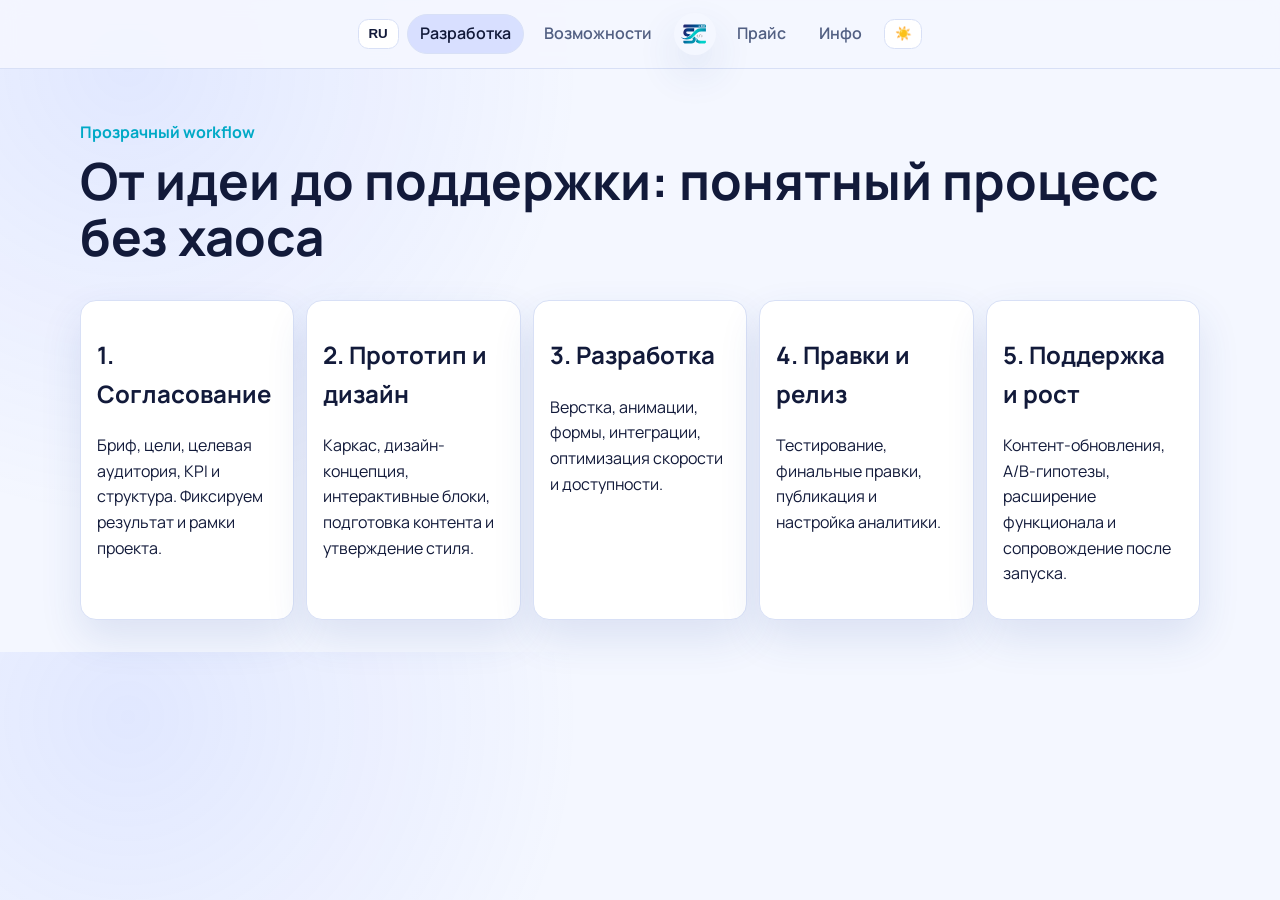
==== development.html @ f27a4657 "Refine topbar centering and expand trust/SEO content blocks" ====
<!DOCTYPE html>
<html lang="ru">
<head>
  <meta charset="UTF-8" />
  <meta name="viewport" content="width=device-width, initial-scale=1.0" />
  <title>Sergey Chauzov — Процесс разработки</title>
  <meta name="description" content="Пошаговый процесс: бриф, концепция, разработка, правки, запуск и сопровождение." />
  <link rel="stylesheet" href="styles.css" />
  <script defer src="script.js"></script>
</head>
<body>
  <header class="header">
    <div class="container topbar">
      <button id="langToggle" class="control-btn" aria-label="Переключить язык">RU</button>
      <nav class="nav"><a class="nav-link active" href="development.html">Разработка</a><a class="nav-link" href="services.html">Возможности</a></nav>
      <a class="center-logo" href="index.html" aria-label="На главную"><img src="smalllogo.svg" class="small-logo" alt="Логотип" /></a>
      <nav class="nav"><a class="nav-link" href="pricing.html">Прайс</a><a class="nav-link" href="info.html">Инфо</a></nav>
      <button id="themeToggle" class="control-btn" aria-label="Сменить тему">☀️</button>
    </div>
  </header>

  <main>
    <section class="container hero reveal">
      <p class="badge">Прозрачный workflow</p>
      <h1>От идеи до поддержки: понятный процесс без хаоса</h1>
    </section>

    <section class="container roadmap reveal">
      <article class="card"><h2>1. Согласование</h2><p>Бриф, цели, целевая аудитория, KPI и структура. Фиксируем результат и рамки проекта.</p></article>
      <article class="card"><h2>2. Прототип и дизайн</h2><p>Каркас, дизайн-концепция, интерактивные блоки, подготовка контента и утверждение стиля.</p></article>
      <article class="card"><h2>3. Разработка</h2><p>Верстка, анимации, формы, интеграции, оптимизация скорости и доступности.</p></article>
      <article class="card"><h2>4. Правки и релиз</h2><p>Тестирование, финальные правки, публикация и настройка аналитики.</p></article>
      <article class="card"><h2>5. Поддержка и рост</h2><p>Контент-обновления, A/B-гипотезы, расширение функционала и сопровождение после запуска.</p></article>
    </section>
  </main>
</body>
</html>
---- styles.css ----
@import url('https://fonts.googleapis.com/css2?family=Manrope:wght@400;500;700;800&display=swap');

:root {
  --bg: #f4f7ff;
  --surface: #ffffff;
  --text: #121a3a;
  --muted: #526083;
  --accent: #3f5efb;
  --accent-2: #00a9c6;
  --border: #d8e0f6;
  --shadow: 0 18px 42px rgba(40, 70, 160, .12);
}

body.dark {
  --bg: #090f22;
  --surface: #111b37;
  --text: #eef3ff;
  --muted: #a6b5d9;
  --accent: #5f7dff;
  --accent-2: #00d1c9;
  --border: #263457;
  --shadow: 0 18px 42px rgba(0, 0, 0, .42);
}

* { box-sizing: border-box; }
body {
  margin: 0;
  font-family: Manrope, sans-serif;
  color: var(--text);
  background: radial-gradient(circle at 10% 10%, rgba(88, 120, 255, .12), transparent 35%), var(--bg);
  line-height: 1.6;
}

.container { width: min(1120px, 92%); margin: 0 auto; }

.header { position: sticky; top: 0; z-index: 20; backdrop-filter: blur(10px); background: color-mix(in oklab, var(--bg), transparent 10%); border-bottom: 1px solid var(--border); }
.topbar {
  display: grid;
  grid-template-columns: auto auto auto auto auto;
  justify-content: center;
  gap: .55rem;
  align-items: center;
  padding: .8rem 0;
}
.nav { display: flex; gap: .4rem; flex-wrap: wrap; }

.roadmap {
  display: grid;
  grid-template-columns: repeat(5, minmax(0, 1fr));
  gap: .75rem;
  padding-bottom: 2rem;
}

.legal {
  margin-top: .6rem;
  font-size: .95rem;
  color: var(--muted);
}

.nav-link {
  text-decoration: none;
  color: var(--muted);
  border: 1px solid transparent;
  border-radius: 999px;
  padding: .4rem .75rem;
  font-weight: 600;
}
.nav-link:hover, .nav-link.active { color: var(--text); border-color: var(--border); background: color-mix(in oklab, var(--accent), transparent 85%); }

.center-logo { display: grid; place-items: center; }
.small-logo { width: 42px; height: 42px; border-radius: 50%; box-shadow: var(--shadow); }
.control-btn {
  border: 1px solid var(--border);
  border-radius: .65rem;
  background: var(--surface);
  color: var(--text);
  font-weight: 700;
  padding: .42rem .62rem;
  cursor: pointer;
}

.hero { padding: 3.2rem 0 1.4rem; }
.badge { color: var(--accent-2); font-weight: 700; margin: 0; }
h1 { font-size: clamp(1.9rem, 4vw, 3.4rem); margin: .4rem 0 .8rem; line-height: 1.1; }

.grid { display: grid; gap: 1rem; padding: 1rem 0 2rem; }
.grid.two { grid-template-columns: repeat(2, minmax(0, 1fr)); }
.grid.three { grid-template-columns: repeat(3, minmax(0, 1fr)); }

.card {
  background: var(--surface);
  border: 1px solid var(--border);
  border-radius: 1rem;
  padding: 1rem;
  box-shadow: var(--shadow);
}

.btn { text-decoration: none; border: 1px solid var(--border); border-radius: .75rem; padding: .58rem .9rem; color: var(--text); font-weight: 700; }
.btn-primary { border-color: transparent; color: #fff; background: linear-gradient(120deg, var(--accent), var(--accent-2)); }
.cta-row { display: flex; flex-wrap: wrap; gap: .6rem; margin-top: 1rem; }

.pricing-card.featured { outline: 2px solid color-mix(in oklab, var(--accent), transparent 45%); }
.price { font-size: 1.2rem; }
.showcase-link { display: flex; justify-content: space-between; text-decoration: none; border: 1px solid var(--border); border-radius: .8rem; padding: .6rem .75rem; color: var(--text); }

.type-cards { display: grid; grid-template-columns: repeat(2, minmax(0, 1fr)); gap: .5rem; }
.type-card { border: 1px solid var(--border); border-radius: .7rem; padding: .55rem; background: color-mix(in oklab, var(--surface), var(--accent) 2%); cursor: pointer; }
.type-card.active { border-color: var(--accent); }
.type-card input { display: none; }
.addon-item { display: block; margin: .6rem 0; }
.range-label { display: flex; justify-content: space-between; }
.complexity-bar { height: .5rem; border-radius: 999px; background: color-mix(in oklab, var(--muted), transparent 70%); }
.complexity-bar span { display: block; height: 100%; width: 20%; border-radius: inherit; background: linear-gradient(90deg, var(--accent), var(--accent-2)); }

.reveal { opacity: 0; transform: translateY(14px); transition: .6s; }
.reveal.in-view { opacity: 1; transform: translateY(0); }

@media (max-width: 980px) {
  .topbar { grid-template-columns: 1fr auto 1fr; gap: .8rem; }
  .topbar .nav { grid-column: 1 / -1; justify-content: center; }
  .grid.two, .grid.three, .type-cards, .roadmap { grid-template-columns: 1fr; }
}
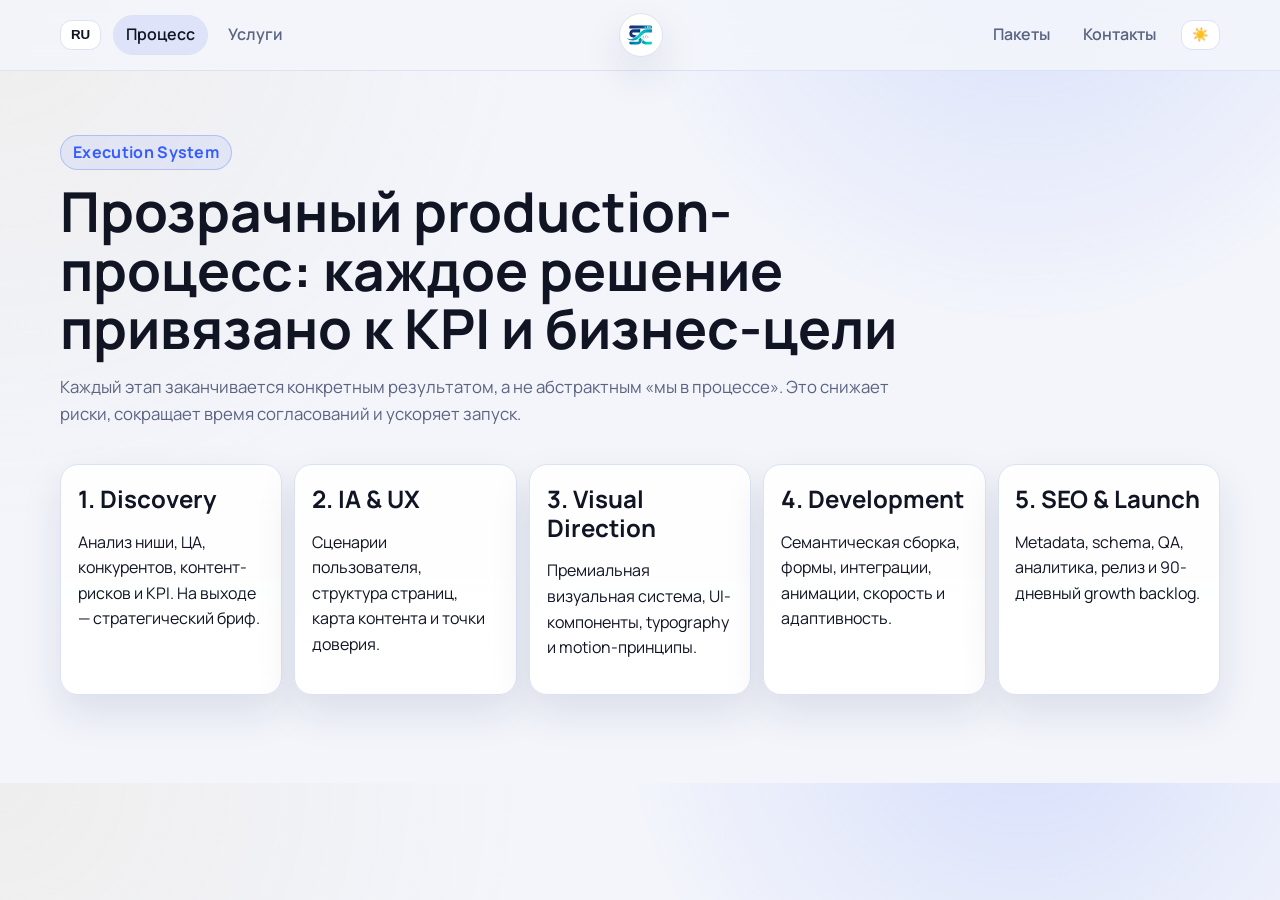
==== commit f6679023: "Enhance bilingual differentiation, theme contrast, and add logo.svg branding" ====
--- a/development.html
+++ b/development.html
@@ -3,8 +3,11 @@
 <head>
   <meta charset="UTF-8" />
   <meta name="viewport" content="width=device-width, initial-scale=1.0" />
-  <title>Sergey Chauzov — Процесс разработки</title>
-  <meta name="description" content="Пошаговый процесс: бриф, концепция, разработка, правки, запуск и сопровождение." />
+  <title>Sergey Chauzov — 6-Phase Development Process</title>
+  <meta name="description" content="Прозрачный 6-фазный процесс: от discovery до launch и growth с KPI-контролем и понятными deliverables." />
+  <link rel="canonical" href="https://sergey-chauzov.dev/development.html" />
+  <link rel="alternate" hreflang="ru" href="https://sergey-chauzov.dev/development.html" />
+  <link rel="alternate" hreflang="en" href="https://sergey-chauzov.dev/development.html?lang=en" />
   <link rel="stylesheet" href="styles.css" />
   <script defer src="script.js"></script>
 </head>
@@ -12,25 +15,26 @@
   <header class="header">
     <div class="container topbar">
       <button id="langToggle" class="control-btn" aria-label="Переключить язык">RU</button>
-      <nav class="nav"><a class="nav-link active" href="development.html">Разработка</a><a class="nav-link" href="services.html">Возможности</a></nav>
+      <nav class="nav"><a class="nav-link active" href="development.html">Процесс</a><a class="nav-link" href="services.html">Услуги</a></nav>
       <a class="center-logo" href="index.html" aria-label="На главную"><img src="smalllogo.svg" class="small-logo" alt="Логотип" /></a>
-      <nav class="nav"><a class="nav-link" href="pricing.html">Прайс</a><a class="nav-link" href="info.html">Инфо</a></nav>
+      <nav class="nav"><a class="nav-link" href="pricing.html">Пакеты</a><a class="nav-link" href="info.html">Контакты</a></nav>
       <button id="themeToggle" class="control-btn" aria-label="Сменить тему">☀️</button>
     </div>
   </header>
 
   <main>
     <section class="container hero reveal">
-      <p class="badge">Прозрачный workflow</p>
-      <h1>От идеи до поддержки: понятный процесс без хаоса</h1>
+      <p class="badge">Execution System</p>
+      <h1 id="devTitle">Прозрачный production-процесс: каждое решение привязано к KPI и бизнес-цели</h1>
+      <p class="lead">Каждый этап заканчивается конкретным результатом, а не абстрактным «мы в процессе». Это снижает риски, сокращает время согласований и ускоряет запуск.</p>
     </section>
 
     <section class="container roadmap reveal">
-      <article class="card"><h2>1. Согласование</h2><p>Бриф, цели, целевая аудитория, KPI и структура. Фиксируем результат и рамки проекта.</p></article>
-      <article class="card"><h2>2. Прототип и дизайн</h2><p>Каркас, дизайн-концепция, интерактивные блоки, подготовка контента и утверждение стиля.</p></article>
-      <article class="card"><h2>3. Разработка</h2><p>Верстка, анимации, формы, интеграции, оптимизация скорости и доступности.</p></article>
-      <article class="card"><h2>4. Правки и релиз</h2><p>Тестирование, финальные правки, публикация и настройка аналитики.</p></article>
-      <article class="card"><h2>5. Поддержка и рост</h2><p>Контент-обновления, A/B-гипотезы, расширение функционала и сопровождение после запуска.</p></article>
+      <article class="card"><h2>1. Discovery</h2><p>Анализ ниши, ЦА, конкурентов, контент-рисков и KPI. На выходе — стратегический бриф.</p></article>
+      <article class="card"><h2>2. IA & UX</h2><p>Сценарии пользователя, структура страниц, карта контента и точки доверия.</p></article>
+      <article class="card"><h2>3. Visual Direction</h2><p>Премиальная визуальная система, UI-компоненты, typography и motion-принципы.</p></article>
+      <article class="card"><h2>4. Development</h2><p>Семантическая сборка, формы, интеграции, анимации, скорость и адаптивность.</p></article>
+      <article class="card"><h2>5. SEO & Launch</h2><p>Metadata, schema, QA, аналитика, релиз и 90-дневный growth backlog.</p></article>
     </section>
   </main>
 </body>
--- a/styles.css
+++ b/styles.css
@@ -1,77 +1,104 @@
-@import url('https://fonts.googleapis.com/css2?family=Manrope:wght@400;500;700;800&display=swap');
+@import url('https://fonts.googleapis.com/css2?family=Manrope:wght@400;500;600;700;800&display=swap');
 
 :root {
-  --bg: #f4f7ff;
+  --bg: #f3f5fb;
+  --bg-elevated: #ffffff;
   --surface: #ffffff;
-  --text: #121a3a;
-  --muted: #526083;
-  --accent: #3f5efb;
-  --accent-2: #00a9c6;
-  --border: #d8e0f6;
-  --shadow: 0 18px 42px rgba(40, 70, 160, .12);
+  --surface-muted: #eef2fb;
+  --text: #101423;
+  --muted: #5a6480;
+  --accent: #355cff;
+  --accent-2: #6f8dff;
+  --gold: #b99858;
+  --border: #dbe2f3;
+  --shadow: 0 18px 40px rgba(16, 27, 64, 0.1);
+  --radius: 18px;
 }
 
 body.dark {
-  --bg: #090f22;
-  --surface: #111b37;
-  --text: #eef3ff;
-  --muted: #a6b5d9;
-  --accent: #5f7dff;
-  --accent-2: #00d1c9;
-  --border: #263457;
-  --shadow: 0 18px 42px rgba(0, 0, 0, .42);
+  --bg: #080a0e;
+  --bg-elevated: #0c111b;
+  --surface: #10141d;
+  --surface-muted: #141b28;
+  --text: #f5f7fa;
+  --muted: #b6c0cf;
+  --accent: #4d7cfe;
+  --accent-2: #6ea4ff;
+  --gold: #d8b56a;
+  --border: #202a3a;
+  --shadow: 0 24px 48px rgba(0, 0, 0, 0.35);
 }
 
 * { box-sizing: border-box; }
+html { scroll-behavior: smooth; }
 body {
   margin: 0;
   font-family: Manrope, sans-serif;
   color: var(--text);
-  background: radial-gradient(circle at 10% 10%, rgba(88, 120, 255, .12), transparent 35%), var(--bg);
+  background:
+    radial-gradient(circle at 80% -10%, color-mix(in oklab, var(--accent), transparent 85%), transparent 30%),
+    radial-gradient(circle at 0% 0%, color-mix(in oklab, var(--gold), transparent 92%), transparent 35%),
+    var(--bg);
   line-height: 1.6;
 }
 
-.container { width: min(1120px, 92%); margin: 0 auto; }
-
-.header { position: sticky; top: 0; z-index: 20; backdrop-filter: blur(10px); background: color-mix(in oklab, var(--bg), transparent 10%); border-bottom: 1px solid var(--border); }
+.container { width: min(1160px, 92%); margin: 0 auto; }
+.skip-link {
+  position: absolute;
+  left: -9999px;
+  top: 10px;
+  background: var(--surface);
+  color: var(--text);
+  border: 1px solid var(--border);
+  padding: .5rem .8rem;
+  border-radius: .5rem;
+}
+.skip-link:focus { left: 10px; z-index: 100; }
+
+.header {
+  position: sticky;
+  top: 0;
+  z-index: 40;
+  backdrop-filter: blur(12px);
+  background: color-mix(in oklab, var(--bg), transparent 12%);
+  border-bottom: 1px solid var(--border);
+}
 .topbar {
   display: grid;
-  grid-template-columns: auto auto auto auto auto;
-  justify-content: center;
-  gap: .55rem;
+  grid-template-columns: auto 1fr auto 1fr auto;
+  gap: .75rem;
   align-items: center;
   padding: .8rem 0;
 }
-.nav { display: flex; gap: .4rem; flex-wrap: wrap; }
-
-.roadmap {
-  display: grid;
-  grid-template-columns: repeat(5, minmax(0, 1fr));
-  gap: .75rem;
-  padding-bottom: 2rem;
-}
-
-.legal {
-  margin-top: .6rem;
-  font-size: .95rem;
-  color: var(--muted);
-}
-
+.nav { display: flex; gap: .45rem; flex-wrap: wrap; }
+.nav:last-of-type { justify-content: flex-end; }
 .nav-link {
   text-decoration: none;
   color: var(--muted);
   border: 1px solid transparent;
   border-radius: 999px;
-  padding: .4rem .75rem;
+  padding: .38rem .75rem;
   font-weight: 600;
-}
-.nav-link:hover, .nav-link.active { color: var(--text); border-color: var(--border); background: color-mix(in oklab, var(--accent), transparent 85%); }
-
+  transition: .25s ease;
+}
+.nav-link:hover,
+.nav-link.active {
+  color: var(--text);
+  border-color: var(--border);
+  background: color-mix(in oklab, var(--accent), transparent 89%);
+}
 .center-logo { display: grid; place-items: center; }
-.small-logo { width: 42px; height: 42px; border-radius: 50%; box-shadow: var(--shadow); }
+.small-logo {
+  width: 44px;
+  height: 44px;
+  border-radius: 50%;
+  border: 1px solid var(--border);
+  box-shadow: var(--shadow);
+  background: var(--surface);
+}
 .control-btn {
   border: 1px solid var(--border);
-  border-radius: .65rem;
+  border-radius: .7rem;
   background: var(--surface);
   color: var(--text);
   font-weight: 700;
@@ -79,44 +106,146 @@
   cursor: pointer;
 }
 
-.hero { padding: 3.2rem 0 1.4rem; }
-.badge { color: var(--accent-2); font-weight: 700; margin: 0; }
-h1 { font-size: clamp(1.9rem, 4vw, 3.4rem); margin: .4rem 0 .8rem; line-height: 1.1; }
-
-.grid { display: grid; gap: 1rem; padding: 1rem 0 2rem; }
+main { padding-bottom: 3.5rem; }
+.hero { padding: 4rem 0 1.2rem; }
+.badge {
+  display: inline-block;
+  margin: 0;
+  color: var(--accent);
+  border: 1px solid color-mix(in oklab, var(--accent), transparent 72%);
+  background: color-mix(in oklab, var(--accent), transparent 92%);
+  border-radius: 999px;
+  padding: .25rem .75rem;
+  font-weight: 700;
+  letter-spacing: .02em;
+}
+h1 {
+  margin: .75rem 0 1rem;
+  font-size: clamp(2rem, 4.3vw, 4rem);
+  line-height: 1.06;
+  max-width: 900px;
+}
+.lead { max-width: 840px; color: var(--muted); font-size: 1.05rem; }
+
+
+.hero-brand {
+  display: flex;
+  align-items: center;
+  gap: .8rem;
+  margin-bottom: .7rem;
+}
+.hero-brandmark {
+  width: min(280px, 52vw);
+  opacity: .88;
+  filter: drop-shadow(0 10px 22px rgba(41, 78, 255, .22));
+}
+body.dark .hero-brandmark {
+  opacity: .96;
+  filter: drop-shadow(0 14px 30px rgba(77, 124, 254, .45));
+}
+body[data-lang="en"] .badge {
+  letter-spacing: .06em;
+}
+
+.kpi-strip {
+  margin-top: 1.1rem;
+  display: grid;
+  grid-template-columns: repeat(3, minmax(0, 1fr));
+  gap: .8rem;
+}
+.kpi {
+  padding: .8rem .95rem;
+  border-radius: 14px;
+  border: 1px solid var(--border);
+  background: color-mix(in oklab, var(--surface), var(--accent) 3%);
+}
+.kpi strong { font-size: 1.2rem; display: block; }
+
+.section-title {
+  margin: 0 0 .85rem;
+  font-size: clamp(1.4rem, 2.6vw, 2.1rem);
+  line-height: 1.2;
+}
+.section-lead { margin: 0 0 1rem; color: var(--muted); max-width: 760px; }
+
+.grid { display: grid; gap: 1rem; padding: 1.1rem 0 1.9rem; }
 .grid.two { grid-template-columns: repeat(2, minmax(0, 1fr)); }
 .grid.three { grid-template-columns: repeat(3, minmax(0, 1fr)); }
 
 .card {
-  background: var(--surface);
-  border: 1px solid var(--border);
-  border-radius: 1rem;
-  padding: 1rem;
+  background: linear-gradient(180deg, color-mix(in oklab, var(--surface), transparent 10%), var(--surface));
+  border: 1px solid var(--border);
+  border-radius: var(--radius);
+  padding: 1.05rem;
   box-shadow: var(--shadow);
 }
-
-.btn { text-decoration: none; border: 1px solid var(--border); border-radius: .75rem; padding: .58rem .9rem; color: var(--text); font-weight: 700; }
-.btn-primary { border-color: transparent; color: #fff; background: linear-gradient(120deg, var(--accent), var(--accent-2)); }
-.cta-row { display: flex; flex-wrap: wrap; gap: .6rem; margin-top: 1rem; }
-
-.pricing-card.featured { outline: 2px solid color-mix(in oklab, var(--accent), transparent 45%); }
-.price { font-size: 1.2rem; }
-.showcase-link { display: flex; justify-content: space-between; text-decoration: none; border: 1px solid var(--border); border-radius: .8rem; padding: .6rem .75rem; color: var(--text); }
-
+.card h2, .card h3 { margin-top: .2rem; margin-bottom: .65rem; line-height: 1.2; }
+
+.cta-row { display: flex; flex-wrap: wrap; gap: .65rem; margin-top: 1.2rem; }
+.btn {
+  text-decoration: none;
+  border: 1px solid var(--border);
+  border-radius: .82rem;
+  padding: .62rem .96rem;
+  color: var(--text);
+  font-weight: 700;
+  transition: .2s ease;
+}
+.btn:hover { transform: translateY(-1px); }
+.btn-primary {
+  border-color: transparent;
+  color: #fff;
+  background: linear-gradient(115deg, var(--accent), var(--accent-2));
+}
+
+.showcase-link {
+  display: flex;
+  justify-content: space-between;
+  gap: .8rem;
+  text-decoration: none;
+  border: 1px solid var(--border);
+  border-radius: .82rem;
+  padding: .7rem .82rem;
+  color: var(--text);
+  margin-top: .8rem;
+}
+
+.timeline { display: grid; gap: .7rem; }
+.timeline article { border-left: 2px solid color-mix(in oklab, var(--accent), transparent 55%); padding-left: .8rem; }
+.timeline p { margin: .28rem 0 .1rem; color: var(--muted); }
+
+.faq-item + .faq-item { margin-top: .85rem; }
+.faq-item p { margin: .35rem 0 0; color: var(--muted); }
+
+.roadmap { display: grid; grid-template-columns: repeat(5, minmax(0, 1fr)); gap: .75rem; padding-bottom: 2rem; }
+.pricing-card.featured { outline: 2px solid color-mix(in oklab, var(--accent), transparent 38%); }
+.price { font-size: 1.25rem; margin: .35rem 0; }
 .type-cards { display: grid; grid-template-columns: repeat(2, minmax(0, 1fr)); gap: .5rem; }
 .type-card { border: 1px solid var(--border); border-radius: .7rem; padding: .55rem; background: color-mix(in oklab, var(--surface), var(--accent) 2%); cursor: pointer; }
 .type-card.active { border-color: var(--accent); }
 .type-card input { display: none; }
 .addon-item { display: block; margin: .6rem 0; }
-.range-label { display: flex; justify-content: space-between; }
+.range-label { display: flex; justify-content: space-between; gap: .6rem; }
 .complexity-bar { height: .5rem; border-radius: 999px; background: color-mix(in oklab, var(--muted), transparent 70%); }
 .complexity-bar span { display: block; height: 100%; width: 20%; border-radius: inherit; background: linear-gradient(90deg, var(--accent), var(--accent-2)); }
 
+.site-footer {
+  border-top: 1px solid var(--border);
+  margin-top: 1rem;
+  padding-top: 1.2rem;
+}
+.footer-grid { display: grid; grid-template-columns: 1.5fr 1fr 1fr; gap: 1rem; }
+.footer-grid a { color: var(--text); text-decoration: none; }
+.footer-meta { color: var(--muted); font-size: .94rem; margin-top: .5rem; }
+
+.legal { margin-top: .6rem; font-size: .95rem; color: var(--muted); }
 .reveal { opacity: 0; transform: translateY(14px); transition: .6s; }
 .reveal.in-view { opacity: 1; transform: translateY(0); }
 
 @media (max-width: 980px) {
-  .topbar { grid-template-columns: 1fr auto 1fr; gap: .8rem; }
+  .topbar { grid-template-columns: 1fr auto 1fr; }
   .topbar .nav { grid-column: 1 / -1; justify-content: center; }
-  .grid.two, .grid.three, .type-cards, .roadmap { grid-template-columns: 1fr; }
-}
+  .nav:last-of-type { justify-content: center; }
+  .grid.two, .grid.three, .roadmap, .type-cards, .kpi-strip, .footer-grid { grid-template-columns: 1fr; }
+  .hero { padding-top: 2.6rem; }
+}
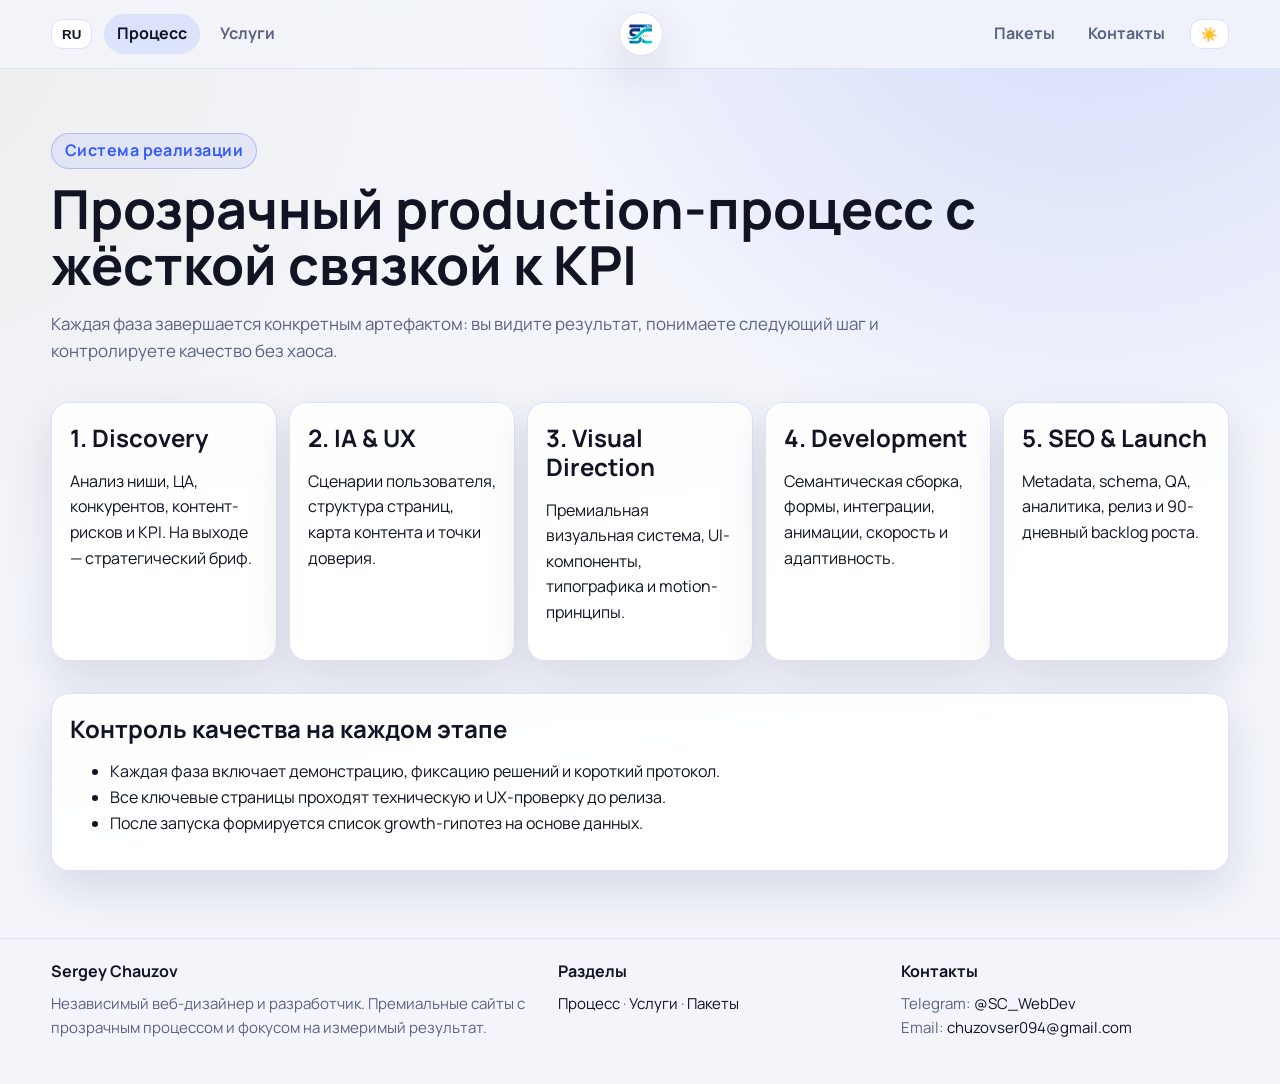
==== commit 78f60b11: "Radically redesign core pages with cinematic layout and stronger bilingual content" ====
--- a/development.html
+++ b/development.html
@@ -24,18 +24,44 @@
 
   <main>
     <section class="container hero reveal">
-      <p class="badge">Execution System</p>
-      <h1 id="devTitle">Прозрачный production-процесс: каждое решение привязано к KPI и бизнес-цели</h1>
-      <p class="lead">Каждый этап заканчивается конкретным результатом, а не абстрактным «мы в процессе». Это снижает риски, сокращает время согласований и ускоряет запуск.</p>
+      <p id="devBadge" class="badge">Система реализации</p>
+      <h1 id="devTitle">Прозрачный production-процесс с жёсткой связкой к KPI</h1>
+      <p id="devLead" class="lead">Каждая фаза завершается конкретным артефактом: вы видите результат, понимаете следующий шаг и контролируете качество без хаоса.</p>
     </section>
 
     <section class="container roadmap reveal">
-      <article class="card"><h2>1. Discovery</h2><p>Анализ ниши, ЦА, конкурентов, контент-рисков и KPI. На выходе — стратегический бриф.</p></article>
-      <article class="card"><h2>2. IA & UX</h2><p>Сценарии пользователя, структура страниц, карта контента и точки доверия.</p></article>
-      <article class="card"><h2>3. Visual Direction</h2><p>Премиальная визуальная система, UI-компоненты, typography и motion-принципы.</p></article>
-      <article class="card"><h2>4. Development</h2><p>Семантическая сборка, формы, интеграции, анимации, скорость и адаптивность.</p></article>
-      <article class="card"><h2>5. SEO & Launch</h2><p>Metadata, schema, QA, аналитика, релиз и 90-дневный growth backlog.</p></article>
+      <article class="card"><h2 id="devP1Title">1. Discovery</h2><p id="devP1Text">Анализ ниши, ЦА, конкурентов, контент-рисков и KPI. На выходе — стратегический бриф.</p></article>
+      <article class="card"><h2 id="devP2Title">2. IA & UX</h2><p id="devP2Text">Сценарии пользователя, структура страниц, карта контента и точки доверия.</p></article>
+      <article class="card"><h2 id="devP3Title">3. Visual Direction</h2><p id="devP3Text">Премиальная визуальная система, UI-компоненты, типографика и motion-принципы.</p></article>
+      <article class="card"><h2 id="devP4Title">4. Development</h2><p id="devP4Text">Семантическая сборка, формы, интеграции, анимации, скорость и адаптивность.</p></article>
+      <article class="card"><h2 id="devP5Title">5. SEO & Launch</h2><p id="devP5Text">Metadata, schema, QA, аналитика, релиз и 90-дневный backlog роста.</p></article>
+    </section>
+
+    <section class="container card reveal">
+      <h2 id="devQualityTitle">Контроль качества на каждом этапе</h2>
+      <ul>
+        <li id="devQualityLi1">Каждая фаза включает демонстрацию, фиксацию решений и короткий протокол.</li>
+        <li id="devQualityLi2">Все ключевые страницы проходят техническую и UX-проверку до релиза.</li>
+        <li id="devQualityLi3">После запуска формируется список growth-гипотез на основе данных.</li>
+      </ul>
     </section>
   </main>
+
+  <footer class="site-footer">
+    <div class="container footer-grid">
+      <div>
+        <strong>Sergey Chauzov</strong>
+        <p id="footerLead" class="footer-meta">Независимый веб-дизайнер и разработчик. Премиальные сайты с прозрачным процессом и фокусом на измеримый результат.</p>
+      </div>
+      <div>
+        <strong id="footerSectionsTitle">Разделы</strong>
+        <p class="footer-meta"><a href="development.html">Процесс</a> · <a href="services.html">Услуги</a> · <a href="pricing.html">Пакеты</a></p>
+      </div>
+      <div>
+        <strong id="footerContactTitle">Контакты</strong>
+        <p class="footer-meta">Telegram: <a href="https://t.me/SC_WebDev" target="_blank" rel="noopener noreferrer">@SC_WebDev</a><br />Email: <a href="mailto:chuzovser094@gmail.com">chuzovser094@gmail.com</a></p>
+      </div>
+    </div>
+  </footer>
 </body>
 </html>
--- a/styles.css
+++ b/styles.css
@@ -4,29 +4,29 @@
   --bg: #f3f5fb;
   --bg-elevated: #ffffff;
   --surface: #ffffff;
-  --surface-muted: #eef2fb;
+  --surface-muted: #eff3ff;
   --text: #101423;
   --muted: #5a6480;
   --accent: #355cff;
   --accent-2: #6f8dff;
-  --gold: #b99858;
+  --gold: #c3a261;
   --border: #dbe2f3;
-  --shadow: 0 18px 40px rgba(16, 27, 64, 0.1);
+  --shadow: 0 18px 45px rgba(16, 27, 64, 0.12);
   --radius: 18px;
 }
 
 body.dark {
-  --bg: #080a0e;
-  --bg-elevated: #0c111b;
-  --surface: #10141d;
-  --surface-muted: #141b28;
+  --bg: #070910;
+  --bg-elevated: #0d1220;
+  --surface: #121826;
+  --surface-muted: #171f30;
   --text: #f5f7fa;
   --muted: #b6c0cf;
   --accent: #4d7cfe;
-  --accent-2: #6ea4ff;
+  --accent-2: #7b9bff;
   --gold: #d8b56a;
-  --border: #202a3a;
-  --shadow: 0 24px 48px rgba(0, 0, 0, 0.35);
+  --border: #263245;
+  --shadow: 0 26px 54px rgba(0, 0, 0, 0.34);
 }
 
 * { box-sizing: border-box; }
@@ -36,13 +36,14 @@
   font-family: Manrope, sans-serif;
   color: var(--text);
   background:
-    radial-gradient(circle at 80% -10%, color-mix(in oklab, var(--accent), transparent 85%), transparent 30%),
-    radial-gradient(circle at 0% 0%, color-mix(in oklab, var(--gold), transparent 92%), transparent 35%),
+    radial-gradient(circle at 85% -10%, color-mix(in oklab, var(--accent), transparent 82%), transparent 36%),
+    radial-gradient(circle at -10% 0%, color-mix(in oklab, var(--gold), transparent 90%), transparent 35%),
     var(--bg);
   line-height: 1.6;
 }
 
-.container { width: min(1160px, 92%); margin: 0 auto; }
+.container { width: min(1180px, 92%); margin: 0 auto; }
+main { padding-bottom: 3.2rem; }
 .skip-link {
   position: absolute;
   left: -9999px;
@@ -60,7 +61,7 @@
   top: 0;
   z-index: 40;
   backdrop-filter: blur(12px);
-  background: color-mix(in oklab, var(--bg), transparent 12%);
+  background: color-mix(in oklab, var(--bg), transparent 14%);
   border-bottom: 1px solid var(--border);
 }
 .topbar {
@@ -68,7 +69,7 @@
   grid-template-columns: auto 1fr auto 1fr auto;
   gap: .75rem;
   align-items: center;
-  padding: .8rem 0;
+  padding: .75rem 0;
 }
 .nav { display: flex; gap: .45rem; flex-wrap: wrap; }
 .nav:last-of-type { justify-content: flex-end; }
@@ -77,15 +78,15 @@
   color: var(--muted);
   border: 1px solid transparent;
   border-radius: 999px;
-  padding: .38rem .75rem;
-  font-weight: 600;
+  padding: .36rem .74rem;
+  font-weight: 700;
   transition: .25s ease;
 }
 .nav-link:hover,
 .nav-link.active {
   color: var(--text);
   border-color: var(--border);
-  background: color-mix(in oklab, var(--accent), transparent 89%);
+  background: color-mix(in oklab, var(--accent), transparent 88%);
 }
 .center-logo { display: grid; place-items: center; }
 .small-logo {
@@ -96,7 +97,8 @@
   box-shadow: var(--shadow);
   background: var(--surface);
 }
-.control-btn {
+.control-btn,
+.theme-btn {
   border: 1px solid var(--border);
   border-radius: .7rem;
   background: var(--surface);
@@ -106,87 +108,110 @@
   cursor: pointer;
 }
 
-main { padding-bottom: 3.5rem; }
-.hero { padding: 4rem 0 1.2rem; }
+.hero { padding: 4rem 0 1.3rem; }
+.hero-cinematic {
+  display: grid;
+  grid-template-columns: 1.3fr .8fr;
+  gap: 1.1rem;
+  align-items: start;
+}
+.hero-panel { position: relative; overflow: hidden; }
+.hero-panel::after {
+  content: '';
+  position: absolute;
+  inset: auto -20% -60% auto;
+  width: 220px;
+  height: 220px;
+  border-radius: 50%;
+  background: radial-gradient(circle, color-mix(in oklab, var(--accent), transparent 75%), transparent 70%);
+}
+.hero-checks { margin: 0; padding-left: 1rem; }
+.hero-checks li + li { margin-top: .45rem; }
+
 .badge {
   display: inline-block;
   margin: 0;
   color: var(--accent);
-  border: 1px solid color-mix(in oklab, var(--accent), transparent 72%);
+  border: 1px solid color-mix(in oklab, var(--accent), transparent 70%);
   background: color-mix(in oklab, var(--accent), transparent 92%);
   border-radius: 999px;
-  padding: .25rem .75rem;
+  padding: .27rem .78rem;
   font-weight: 700;
-  letter-spacing: .02em;
+  letter-spacing: .03em;
+}
+.eyebrow { font-size: .78rem; text-transform: uppercase; letter-spacing: .11em; color: var(--gold); margin: 0 0 .5rem; font-weight: 700; }
+
+.hero-brand {
+  display: inline-flex;
+  align-items: center;
+  gap: .85rem;
+  margin-bottom: .9rem;
+  padding: .55rem .8rem;
+  border-radius: 14px;
+  border: 1px solid var(--border);
+  background: color-mix(in oklab, var(--surface), var(--accent) 5%);
+}
+.hero-brandmark {
+  width: min(230px, 46vw);
+  opacity: .95;
+  filter: drop-shadow(0 12px 26px rgba(41, 78, 255, .26));
 }
 h1 {
   margin: .75rem 0 1rem;
-  font-size: clamp(2rem, 4.3vw, 4rem);
-  line-height: 1.06;
-  max-width: 900px;
-}
-.lead { max-width: 840px; color: var(--muted); font-size: 1.05rem; }
-
-
-.hero-brand {
-  display: flex;
-  align-items: center;
+  font-size: clamp(2rem, 4.2vw, 4rem);
+  line-height: 1.04;
+  max-width: 980px;
+}
+h2 { line-height: 1.2; }
+.lead { max-width: 840px; color: var(--muted); font-size: 1.06rem; }
+.section-title { margin: 0 0 .85rem; font-size: clamp(1.45rem, 2.5vw, 2.15rem); }
+.section-lead { margin: 0 0 1rem; color: var(--muted); max-width: 790px; }
+
+.kpi-strip {
+  margin: 1rem auto 0;
+  display: grid;
+  grid-template-columns: repeat(4, minmax(0, 1fr));
   gap: .8rem;
-  margin-bottom: .7rem;
-}
-.hero-brandmark {
-  width: min(280px, 52vw);
-  opacity: .88;
-  filter: drop-shadow(0 10px 22px rgba(41, 78, 255, .22));
-}
-body.dark .hero-brandmark {
-  opacity: .96;
-  filter: drop-shadow(0 14px 30px rgba(77, 124, 254, .45));
-}
-body[data-lang="en"] .badge {
-  letter-spacing: .06em;
-}
-
-.kpi-strip {
-  margin-top: 1.1rem;
-  display: grid;
-  grid-template-columns: repeat(3, minmax(0, 1fr));
-  gap: .8rem;
 }
 .kpi {
-  padding: .8rem .95rem;
+  padding: .9rem .95rem;
   border-radius: 14px;
   border: 1px solid var(--border);
   background: color-mix(in oklab, var(--surface), var(--accent) 3%);
 }
 .kpi strong { font-size: 1.2rem; display: block; }
 
-.section-title {
-  margin: 0 0 .85rem;
-  font-size: clamp(1.4rem, 2.6vw, 2.1rem);
-  line-height: 1.2;
-}
-.section-lead { margin: 0 0 1rem; color: var(--muted); max-width: 760px; }
-
-.grid { display: grid; gap: 1rem; padding: 1.1rem 0 1.9rem; }
+.grid { display: grid; gap: 1rem; padding: 1.2rem 0 1.9rem; }
 .grid.two { grid-template-columns: repeat(2, minmax(0, 1fr)); }
 .grid.three { grid-template-columns: repeat(3, minmax(0, 1fr)); }
+.grid.one { grid-template-columns: 1fr; }
 
 .card {
-  background: linear-gradient(180deg, color-mix(in oklab, var(--surface), transparent 10%), var(--surface));
+  background: linear-gradient(170deg, color-mix(in oklab, var(--surface), transparent 7%), var(--surface));
   border: 1px solid var(--border);
   border-radius: var(--radius);
-  padding: 1.05rem;
+  padding: 1.12rem;
   box-shadow: var(--shadow);
 }
-.card h2, .card h3 { margin-top: .2rem; margin-bottom: .65rem; line-height: 1.2; }
+.cinematic-card { position: relative; overflow: hidden; }
+.cinematic-card::before {
+  content: '';
+  position: absolute;
+  inset: -35% -30% auto auto;
+  width: 170px;
+  height: 170px;
+  border-radius: 50%;
+  background: radial-gradient(circle, color-mix(in oklab, var(--accent), transparent 78%), transparent 72%);
+  pointer-events: none;
+}
+.card h2, .card h3 { margin-top: .2rem; margin-bottom: .65rem; }
 
 .cta-row { display: flex; flex-wrap: wrap; gap: .65rem; margin-top: 1.2rem; }
 .btn {
   text-decoration: none;
   border: 1px solid var(--border);
-  border-radius: .82rem;
-  padding: .62rem .96rem;
+  border-radius: .85rem;
+  padding: .66rem .98rem;
   color: var(--text);
   font-weight: 700;
   transition: .2s ease;
@@ -204,35 +229,47 @@
   gap: .8rem;
   text-decoration: none;
   border: 1px solid var(--border);
-  border-radius: .82rem;
-  padding: .7rem .82rem;
+  border-radius: .85rem;
+  padding: .75rem .84rem;
   color: var(--text);
   margin-top: .8rem;
 }
 
-.timeline { display: grid; gap: .7rem; }
-.timeline article { border-left: 2px solid color-mix(in oklab, var(--accent), transparent 55%); padding-left: .8rem; }
-.timeline p { margin: .28rem 0 .1rem; color: var(--muted); }
-
-.faq-item + .faq-item { margin-top: .85rem; }
-.faq-item p { margin: .35rem 0 0; color: var(--muted); }
-
 .roadmap { display: grid; grid-template-columns: repeat(5, minmax(0, 1fr)); gap: .75rem; padding-bottom: 2rem; }
-.pricing-card.featured { outline: 2px solid color-mix(in oklab, var(--accent), transparent 38%); }
+.pricing-card.featured { outline: 2px solid color-mix(in oklab, var(--accent), transparent 32%); }
 .price { font-size: 1.25rem; margin: .35rem 0; }
-.type-cards { display: grid; grid-template-columns: repeat(2, minmax(0, 1fr)); gap: .5rem; }
-.type-card { border: 1px solid var(--border); border-radius: .7rem; padding: .55rem; background: color-mix(in oklab, var(--surface), var(--accent) 2%); cursor: pointer; }
-.type-card.active { border-color: var(--accent); }
+.type-cards { display: grid; grid-template-columns: repeat(3, minmax(0, 1fr)); gap: .5rem; margin-top: .8rem; }
+.type-card { border: 1px solid var(--border); border-radius: .75rem; padding: .56rem; background: color-mix(in oklab, var(--surface), var(--accent) 2%); cursor: pointer; }
+.type-card.active { border-color: var(--accent); box-shadow: 0 0 0 2px color-mix(in oklab, var(--accent), transparent 78%); }
 .type-card input { display: none; }
 .addon-item { display: block; margin: .6rem 0; }
 .range-label { display: flex; justify-content: space-between; gap: .6rem; }
-.complexity-bar { height: .5rem; border-radius: 999px; background: color-mix(in oklab, var(--muted), transparent 70%); }
+.complexity-bar { height: .5rem; border-radius: 999px; background: color-mix(in oklab, var(--muted), transparent 72%); }
 .complexity-bar span { display: block; height: 100%; width: 20%; border-radius: inherit; background: linear-gradient(90deg, var(--accent), var(--accent-2)); }
+
+.estimator-shell {
+  padding: 1.3rem;
+  background: linear-gradient(145deg, color-mix(in oklab, var(--surface), var(--accent) 7%), var(--surface));
+}
+.estimator-head { margin-bottom: .8rem; }
+.estimator-grid { display: grid; grid-template-columns: 1.35fr .9fr; gap: 1rem; }
+.estimator-form label { font-weight: 600; }
+.estimator-summary {
+  border: 1px solid var(--border);
+  border-radius: 15px;
+  padding: .92rem;
+  background: color-mix(in oklab, var(--surface), var(--accent) 4%);
+  display: flex;
+  flex-direction: column;
+  gap: .25rem;
+}
+.estimate { font-size: 1.24rem; margin: .2rem 0 .4rem; }
+.estimate-breakdown { margin: .65rem 0 1rem; padding-left: 1rem; color: var(--muted); }
 
 .site-footer {
   border-top: 1px solid var(--border);
   margin-top: 1rem;
-  padding-top: 1.2rem;
+  padding: 1.2rem 0 1.8rem;
 }
 .footer-grid { display: grid; grid-template-columns: 1.5fr 1fr 1fr; gap: 1rem; }
 .footer-grid a { color: var(--text); text-decoration: none; }
@@ -241,11 +278,23 @@
 .legal { margin-top: .6rem; font-size: .95rem; color: var(--muted); }
 .reveal { opacity: 0; transform: translateY(14px); transition: .6s; }
 .reveal.in-view { opacity: 1; transform: translateY(0); }
+
+/* compatibility for legacy pages */
+.nav-wrap { display: flex; align-items: center; justify-content: space-between; gap: 1rem; padding: .75rem 0; }
+.brand { color: var(--text); text-decoration: none; font-weight: 800; }
+.header-right { display: flex; align-items: center; gap: .6rem; }
 
 @media (max-width: 980px) {
   .topbar { grid-template-columns: 1fr auto 1fr; }
   .topbar .nav { grid-column: 1 / -1; justify-content: center; }
   .nav:last-of-type { justify-content: center; }
-  .grid.two, .grid.three, .roadmap, .type-cards, .kpi-strip, .footer-grid { grid-template-columns: 1fr; }
-  .hero { padding-top: 2.6rem; }
-}
+  .hero-cinematic,
+  .grid.two,
+  .grid.three,
+  .roadmap,
+  .kpi-strip,
+  .type-cards,
+  .footer-grid,
+  .estimator-grid { grid-template-columns: 1fr; }
+  .hero { padding-top: 2.65rem; }
+}
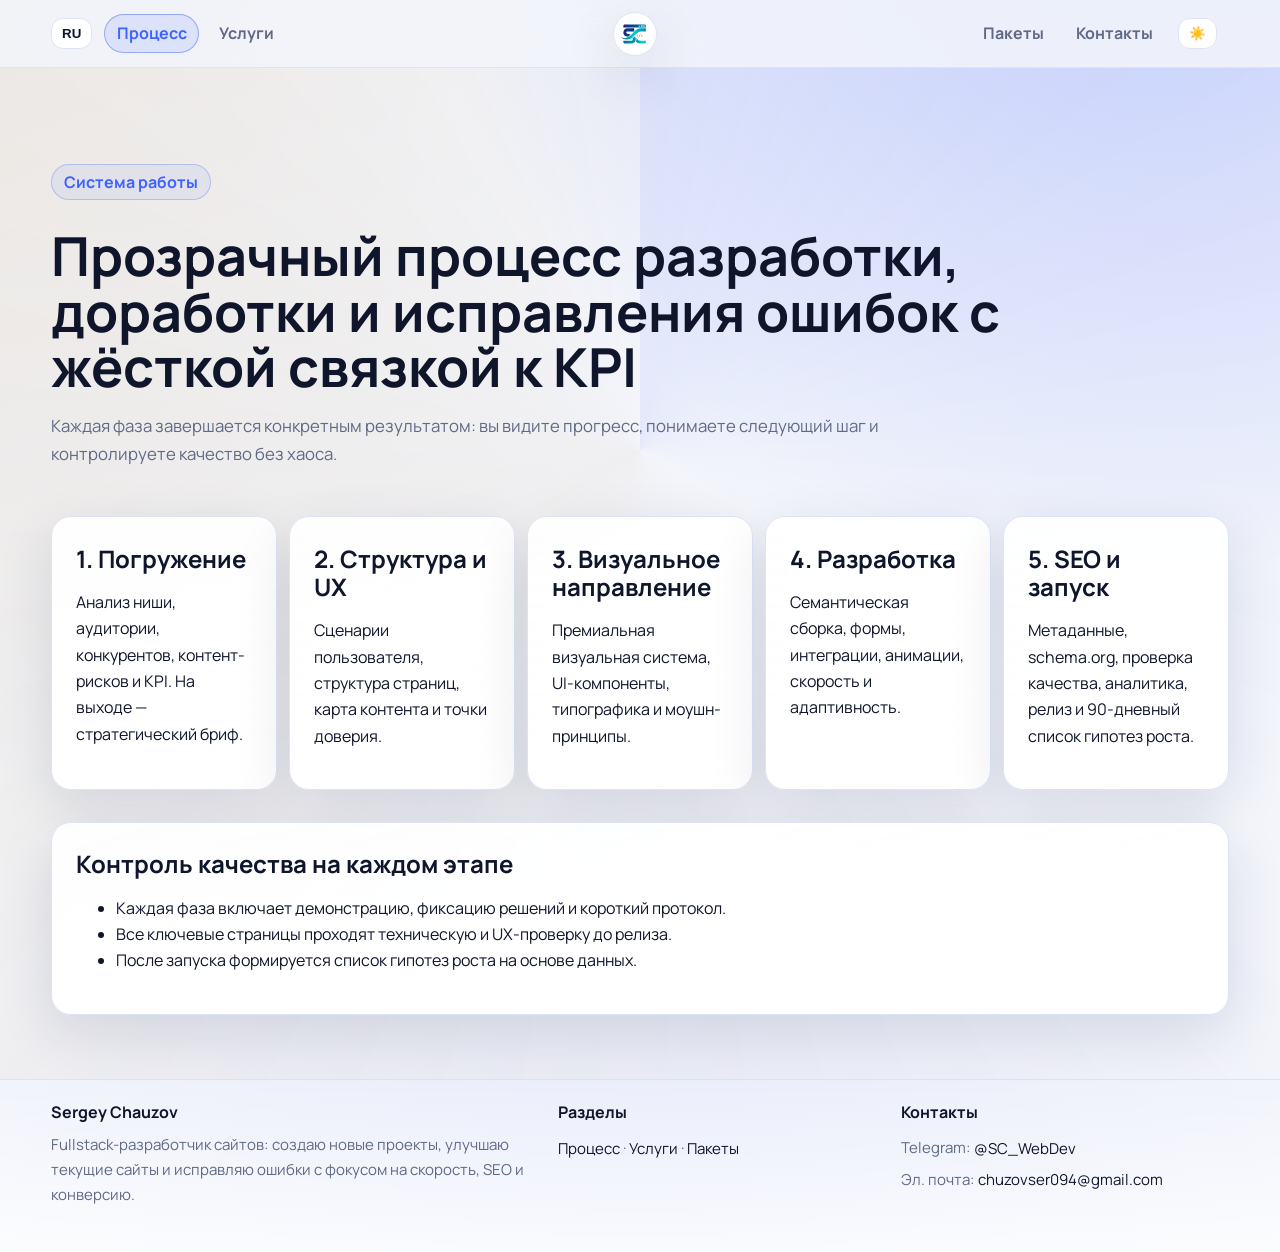
==== commit 622ba2b3: "Align portfolio footers with fullstack messaging" ====
--- a/development.html
+++ b/development.html
@@ -3,8 +3,8 @@
 <head>
   <meta charset="UTF-8" />
   <meta name="viewport" content="width=device-width, initial-scale=1.0" />
-  <title>Sergey Chauzov — 6-Phase Development Process</title>
-  <meta name="description" content="Прозрачный 6-фазный процесс: от discovery до launch и growth с KPI-контролем и понятными deliverables." />
+  <title>Sergey Chauzov — Процесс работы по сайту</title>
+  <meta name="description" content="Прозрачный 6-фазный процесс разработки, доработки и исправления ошибок на сайте с KPI-контролем и понятными результатами." />
   <link rel="canonical" href="https://sergey-chauzov.dev/development.html" />
   <link rel="alternate" hreflang="ru" href="https://sergey-chauzov.dev/development.html" />
   <link rel="alternate" hreflang="en" href="https://sergey-chauzov.dev/development.html?lang=en" />
@@ -18,23 +18,24 @@
       <nav class="nav"><a class="nav-link active" href="development.html">Процесс</a><a class="nav-link" href="services.html">Услуги</a></nav>
       <a class="center-logo" href="index.html" aria-label="На главную"><img src="smalllogo.svg" class="small-logo" alt="Логотип" /></a>
       <nav class="nav"><a class="nav-link" href="pricing.html">Пакеты</a><a class="nav-link" href="info.html">Контакты</a></nav>
+      <button class="burger" id="burgerBtn" aria-label="Открыть меню" aria-controls="mobileNav" aria-expanded="false"><span></span><span></span><span></span></button>
       <button id="themeToggle" class="control-btn" aria-label="Сменить тему">☀️</button>
     </div>
   </header>
 
   <main>
     <section class="container hero reveal">
-      <p id="devBadge" class="badge">Система реализации</p>
-      <h1 id="devTitle">Прозрачный production-процесс с жёсткой связкой к KPI</h1>
-      <p id="devLead" class="lead">Каждая фаза завершается конкретным артефактом: вы видите результат, понимаете следующий шаг и контролируете качество без хаоса.</p>
+      <p id="devBadge" class="badge">Система работы</p>
+      <h1 id="devTitle">Прозрачный процесс разработки, доработки и исправления ошибок с жёсткой связкой к KPI</h1>
+      <p id="devLead" class="lead">Каждая фаза завершается конкретным результатом: вы видите прогресс, понимаете следующий шаг и контролируете качество без хаоса.</p>
     </section>
 
     <section class="container roadmap reveal">
-      <article class="card"><h2 id="devP1Title">1. Discovery</h2><p id="devP1Text">Анализ ниши, ЦА, конкурентов, контент-рисков и KPI. На выходе — стратегический бриф.</p></article>
-      <article class="card"><h2 id="devP2Title">2. IA & UX</h2><p id="devP2Text">Сценарии пользователя, структура страниц, карта контента и точки доверия.</p></article>
-      <article class="card"><h2 id="devP3Title">3. Visual Direction</h2><p id="devP3Text">Премиальная визуальная система, UI-компоненты, типографика и motion-принципы.</p></article>
-      <article class="card"><h2 id="devP4Title">4. Development</h2><p id="devP4Text">Семантическая сборка, формы, интеграции, анимации, скорость и адаптивность.</p></article>
-      <article class="card"><h2 id="devP5Title">5. SEO & Launch</h2><p id="devP5Text">Metadata, schema, QA, аналитика, релиз и 90-дневный backlog роста.</p></article>
+      <article class="card"><h2 id="devP1Title">1. Погружение</h2><p id="devP1Text">Анализ ниши, ЦА, конкурентов, контент-рисков и KPI. На выходе — стратегический бриф.</p></article>
+      <article class="card"><h2 id="devP2Title">2. Структура и UX</h2><p id="devP2Text">Сценарии пользователя, структура страниц, карта контента и точки доверия.</p></article>
+      <article class="card"><h2 id="devP3Title">3. Визуальное направление</h2><p id="devP3Text">Премиальная визуальная система, UI-компоненты, типографика и моушн-принципы.</p></article>
+      <article class="card"><h2 id="devP4Title">4. Разработка</h2><p id="devP4Text">Семантическая сборка, формы, интеграции, анимации, скорость и адаптивность.</p></article>
+      <article class="card"><h2 id="devP5Title">5. SEO и запуск</h2><p id="devP5Text">Метаданные, schema.org, проверка качества, аналитика, релиз и 90-дневный список гипотез роста.</p></article>
     </section>
 
     <section class="container card reveal">
@@ -42,7 +43,7 @@
       <ul>
         <li id="devQualityLi1">Каждая фаза включает демонстрацию, фиксацию решений и короткий протокол.</li>
         <li id="devQualityLi2">Все ключевые страницы проходят техническую и UX-проверку до релиза.</li>
-        <li id="devQualityLi3">После запуска формируется список growth-гипотез на основе данных.</li>
+        <li id="devQualityLi3">После запуска формируется список гипотез роста на основе данных.</li>
       </ul>
     </section>
   </main>
@@ -51,7 +52,7 @@
     <div class="container footer-grid">
       <div>
         <strong>Sergey Chauzov</strong>
-        <p id="footerLead" class="footer-meta">Независимый веб-дизайнер и разработчик. Премиальные сайты с прозрачным процессом и фокусом на измеримый результат.</p>
+        <p id="footerLead" class="footer-meta">Fullstack-разработчик сайтов: создаю новые проекты, улучшаю текущие сайты и исправляю ошибки с фокусом на скорость, SEO и конверсию.</p>
       </div>
       <div>
         <strong id="footerSectionsTitle">Разделы</strong>
@@ -59,9 +60,26 @@
       </div>
       <div>
         <strong id="footerContactTitle">Контакты</strong>
-        <p class="footer-meta">Telegram: <a href="https://t.me/SC_WebDev" target="_blank" rel="noopener noreferrer">@SC_WebDev</a><br />Email: <a href="mailto:chuzovser094@gmail.com">chuzovser094@gmail.com</a></p>
+        <p class="footer-meta">Telegram: <a href="https://t.me/SC_WebDev" target="_blank" rel="noopener noreferrer">@SC_WebDev</a><br />Эл. почта: <a href="mailto:chuzovser094@gmail.com">chuzovser094@gmail.com</a></p>
       </div>
     </div>
   </footer>
+  <nav class="mobile-nav" id="mobileNav" aria-label="Мобильная навигация" aria-hidden="true">
+    <button class="mobile-nav-backdrop" type="button" data-menu-close tabindex="-1" aria-hidden="true"></button>
+    <div class="mobile-nav-panel" role="dialog" aria-modal="true" aria-label="Мобильное меню">
+      <div class="mobile-nav-head">
+        <p class="mobile-nav-caption">Процесс</p>
+        <button class="mobile-nav-close" id="mobileNavClose" aria-label="Закрыть меню">✕</button>
+      </div>
+      <div class="mobile-nav-links">
+        <a href="index.html">Главная</a>
+        <a href="development.html">Процесс</a>
+        <a href="services.html">Услуги</a>
+        <a href="pricing.html">Пакеты</a>
+        <a href="info.html">Контакты</a>
+      </div>
+    </div>
+  </nav>
+  <button class="back-to-top" id="backToTop" aria-label="Наверх">↑</button>
 </body>
 </html>
--- a/styles.css
+++ b/styles.css
@@ -2,31 +2,31 @@
 
 :root {
   --bg: #f3f5fb;
-  --bg-elevated: #ffffff;
   --surface: #ffffff;
-  --surface-muted: #eff3ff;
-  --text: #101423;
-  --muted: #5a6480;
-  --accent: #355cff;
-  --accent-2: #6f8dff;
-  --gold: #c3a261;
-  --border: #dbe2f3;
-  --shadow: 0 18px 45px rgba(16, 27, 64, 0.12);
-  --radius: 18px;
+  --surface-2: #edf2ff;
+  --text: #0f162b;
+  --muted: #5f6a86;
+  --accent: #3e63ff;
+  --accent-2: #7a8fff;
+  --gold: #c7a05f;
+  --border: #dce3f4;
+  --radius: 20px;
+  --radius-lg: 28px;
+  --shadow: 0 18px 55px rgba(17, 32, 77, 0.12);
+  --ring: 0 0 0 3px color-mix(in oklab, var(--accent), transparent 76%);
 }
 
 body.dark {
-  --bg: #070910;
-  --bg-elevated: #0d1220;
-  --surface: #121826;
-  --surface-muted: #171f30;
-  --text: #f5f7fa;
-  --muted: #b6c0cf;
-  --accent: #4d7cfe;
-  --accent-2: #7b9bff;
-  --gold: #d8b56a;
-  --border: #263245;
-  --shadow: 0 26px 54px rgba(0, 0, 0, 0.34);
+  --bg: #070b14;
+  --surface: #121a2c;
+  --surface-2: #1a2539;
+  --text: #f1f6ff;
+  --muted: #abb7cd;
+  --accent: #5b82ff;
+  --accent-2: #88a3ff;
+  --gold: #dfbd79;
+  --border: #273753;
+  --shadow: 0 25px 65px rgba(0, 0, 0, 0.4);
 }
 
 * { box-sizing: border-box; }
@@ -36,258 +36,438 @@
   font-family: Manrope, sans-serif;
   color: var(--text);
   background:
-    radial-gradient(circle at 85% -10%, color-mix(in oklab, var(--accent), transparent 82%), transparent 36%),
-    radial-gradient(circle at -10% 0%, color-mix(in oklab, var(--gold), transparent 90%), transparent 35%),
+    radial-gradient(circle at 90% -12%, color-mix(in oklab, var(--accent), transparent 76%), transparent 40%),
+    radial-gradient(circle at -8% -5%, color-mix(in oklab, var(--gold), transparent 87%), transparent 45%),
+    radial-gradient(circle at 50% 110%, color-mix(in oklab, var(--accent-2), transparent 90%), transparent 50%),
     var(--bg);
-  line-height: 1.6;
+  line-height: 1.65;
+}
+
+body::before {
+  content: '';
+  position: fixed;
+  inset: -20vh -20vw;
+  z-index: -2;
+  background: conic-gradient(from 0deg, color-mix(in oklab, var(--accent), transparent 92%), transparent, color-mix(in oklab, var(--gold), transparent 93%), transparent);
+  animation: spinBg 28s linear infinite;
+  pointer-events: none;
 }
 
 .container { width: min(1180px, 92%); margin: 0 auto; }
-main { padding-bottom: 3.2rem; }
-.skip-link {
-  position: absolute;
-  left: -9999px;
-  top: 10px;
-  background: var(--surface);
-  color: var(--text);
-  border: 1px solid var(--border);
-  padding: .5rem .8rem;
-  border-radius: .5rem;
-}
+main { padding-bottom: 3rem; }
+.skip-link { position: absolute; left: -9999px; top: 10px; padding: .55rem .8rem; border-radius: 8px; background: var(--surface); border: 1px solid var(--border); }
 .skip-link:focus { left: 10px; z-index: 100; }
+
+.scroll-progress {
+  position: fixed;
+  inset: 0 auto auto 0;
+  width: 0;
+  height: 3px;
+  background: linear-gradient(90deg, var(--accent), var(--gold));
+  z-index: 90;
+}
 
 .header {
   position: sticky;
   top: 0;
   z-index: 40;
-  backdrop-filter: blur(12px);
-  background: color-mix(in oklab, var(--bg), transparent 14%);
+  backdrop-filter: blur(14px);
+  background: color-mix(in oklab, var(--bg), transparent 15%);
   border-bottom: 1px solid var(--border);
 }
-.topbar {
-  display: grid;
-  grid-template-columns: auto 1fr auto 1fr auto;
-  gap: .75rem;
-  align-items: center;
-  padding: .75rem 0;
-}
+.topbar { display: grid; grid-template-columns: auto 1fr auto 1fr auto auto; gap: .75rem; align-items: center; padding: .72rem 0; }
+.burger { display: none; }
 .nav { display: flex; gap: .45rem; flex-wrap: wrap; }
 .nav:last-of-type { justify-content: flex-end; }
-.nav-link {
-  text-decoration: none;
-  color: var(--muted);
-  border: 1px solid transparent;
-  border-radius: 999px;
-  padding: .36rem .74rem;
-  font-weight: 700;
-  transition: .25s ease;
-}
-.nav-link:hover,
-.nav-link.active {
-  color: var(--text);
-  border-color: var(--border);
-  background: color-mix(in oklab, var(--accent), transparent 88%);
-}
+.nav-link { text-decoration: none; color: var(--muted); border: 1px solid transparent; border-radius: 999px; padding: .36rem .72rem; font-weight: 700; transition: .25s ease; }
+.nav-link:hover,.nav-link.active { color: var(--text); border-color: var(--border); background: color-mix(in oklab, var(--accent), transparent 88%); }
+.nav-link:focus-visible,.btn:focus-visible,.control-btn:focus-visible { outline: none; box-shadow: var(--ring); }
 .center-logo { display: grid; place-items: center; }
-.small-logo {
-  width: 44px;
-  height: 44px;
-  border-radius: 50%;
-  border: 1px solid var(--border);
-  box-shadow: var(--shadow);
-  background: var(--surface);
-}
-.control-btn,
-.theme-btn {
-  border: 1px solid var(--border);
-  border-radius: .7rem;
-  background: var(--surface);
-  color: var(--text);
-  font-weight: 700;
-  padding: .42rem .62rem;
-  cursor: pointer;
-}
-
-.hero { padding: 4rem 0 1.3rem; }
-.hero-cinematic {
-  display: grid;
-  grid-template-columns: 1.3fr .8fr;
-  gap: 1.1rem;
-  align-items: start;
-}
+.small-logo { width: 44px; height: 44px; border-radius: 50%; border: 1px solid var(--border); box-shadow: var(--shadow); background: var(--surface); }
+.control-btn { border: 1px solid var(--border); border-radius: .75rem; background: var(--surface); color: var(--text); font-weight: 700; padding: .42rem .62rem; cursor: pointer; }
+
+.hero { padding: 4rem 0 1.2rem; }
+.hero-cinematic { display: grid; grid-template-columns: 1.3fr .8fr; gap: 1rem; align-items: start; }
+.hero-brand { display: inline-flex; align-items: center; gap: .85rem; margin-bottom: .95rem; padding: .55rem .8rem; border-radius: 14px; border: 1px solid var(--border); background: color-mix(in oklab, var(--surface), var(--accent) 6%); }
+.hero-brandmark { width: min(230px, 46vw); filter: drop-shadow(0 16px 30px rgba(49, 84, 255, .28)); }
 .hero-panel { position: relative; overflow: hidden; }
-.hero-panel::after {
-  content: '';
-  position: absolute;
-  inset: auto -20% -60% auto;
-  width: 220px;
-  height: 220px;
-  border-radius: 50%;
-  background: radial-gradient(circle, color-mix(in oklab, var(--accent), transparent 75%), transparent 70%);
-}
+.hero-panel::after { content: ''; position: absolute; right: -30%; bottom: -70%; width: 240px; aspect-ratio: 1; border-radius: 50%; background: radial-gradient(circle, color-mix(in oklab, var(--accent), transparent 72%), transparent 70%); }
 .hero-checks { margin: 0; padding-left: 1rem; }
 .hero-checks li + li { margin-top: .45rem; }
 
-.badge {
-  display: inline-block;
-  margin: 0;
-  color: var(--accent);
-  border: 1px solid color-mix(in oklab, var(--accent), transparent 70%);
-  background: color-mix(in oklab, var(--accent), transparent 92%);
-  border-radius: 999px;
-  padding: .27rem .78rem;
-  font-weight: 700;
-  letter-spacing: .03em;
-}
-.eyebrow { font-size: .78rem; text-transform: uppercase; letter-spacing: .11em; color: var(--gold); margin: 0 0 .5rem; font-weight: 700; }
-
-.hero-brand {
-  display: inline-flex;
-  align-items: center;
-  gap: .85rem;
-  margin-bottom: .9rem;
-  padding: .55rem .8rem;
-  border-radius: 14px;
-  border: 1px solid var(--border);
-  background: color-mix(in oklab, var(--surface), var(--accent) 5%);
-}
-.hero-brandmark {
-  width: min(230px, 46vw);
-  opacity: .95;
-  filter: drop-shadow(0 12px 26px rgba(41, 78, 255, .26));
-}
-h1 {
-  margin: .75rem 0 1rem;
-  font-size: clamp(2rem, 4.2vw, 4rem);
-  line-height: 1.04;
-  max-width: 980px;
-}
-h2 { line-height: 1.2; }
-.lead { max-width: 840px; color: var(--muted); font-size: 1.06rem; }
-.section-title { margin: 0 0 .85rem; font-size: clamp(1.45rem, 2.5vw, 2.15rem); }
-.section-lead { margin: 0 0 1rem; color: var(--muted); max-width: 790px; }
-
-.kpi-strip {
-  margin: 1rem auto 0;
-  display: grid;
-  grid-template-columns: repeat(4, minmax(0, 1fr));
-  gap: .8rem;
-}
-.kpi {
-  padding: .9rem .95rem;
-  border-radius: 14px;
-  border: 1px solid var(--border);
-  background: color-mix(in oklab, var(--surface), var(--accent) 3%);
-}
-.kpi strong { font-size: 1.2rem; display: block; }
-
-.grid { display: grid; gap: 1rem; padding: 1.2rem 0 1.9rem; }
+.badge { display: inline-block; color: var(--accent); border: 1px solid color-mix(in oklab, var(--accent), transparent 72%); background: color-mix(in oklab, var(--accent), transparent 93%); border-radius: 999px; padding: .25rem .74rem; font-weight: 700; }
+.eyebrow { margin: 0 0 .55rem; font-size: .8rem; letter-spacing: .12em; text-transform: uppercase; color: var(--gold); font-weight: 700; }
+h1 { margin: .7rem 0 1rem; line-height: 1.04; font-size: clamp(2rem, 4.2vw, 4rem); max-width: 980px; }
+h2 { line-height: 1.18; }
+.lead { max-width: 840px; color: var(--muted); font-size: 1.05rem; }
+.section-title { margin: 0 0 .85rem; font-size: clamp(1.45rem, 2.5vw, 2.2rem); }
+.section-lead { margin: 0 0 .95rem; color: var(--muted); max-width: 790px; }
+
+.kpi-strip { margin-top: 1rem; display: grid; grid-template-columns: repeat(4, minmax(0, 1fr)); gap: .78rem; }
+.kpi { padding: .9rem; border-radius: 14px; border: 1px solid var(--border); background: color-mix(in oklab, var(--surface), var(--accent) 3%); }
+.kpi strong { display: block; font-size: 1.2rem; }
+
+.marquee-shell { padding: 1.4rem 0 .4rem; }
+.marquee { overflow: hidden; border: 1px solid var(--border); border-radius: 14px; background: color-mix(in oklab, var(--surface), var(--accent) 3%); }
+.marquee-track { display: flex; gap: .6rem; width: max-content; padding: .65rem; animation: marquee 28s linear infinite; }
+.marquee-track span { border: 1px solid var(--border); border-radius: 999px; padding: .35rem .78rem; background: var(--surface); font-weight: 700; white-space: nowrap; }
+
+.grid { display: grid; gap: 1rem; padding: 1.25rem 0 1.9rem; }
 .grid.two { grid-template-columns: repeat(2, minmax(0, 1fr)); }
 .grid.three { grid-template-columns: repeat(3, minmax(0, 1fr)); }
 .grid.one { grid-template-columns: 1fr; }
+.roadmap { display: grid; grid-template-columns: repeat(5, minmax(0, 1fr)); gap: .75rem; padding-bottom: 2rem; }
 
 .card {
   background: linear-gradient(170deg, color-mix(in oklab, var(--surface), transparent 7%), var(--surface));
   border: 1px solid var(--border);
   border-radius: var(--radius);
-  padding: 1.12rem;
+  padding: 1.1rem;
   box-shadow: var(--shadow);
-}
+  transition: transform .32s ease, border-color .32s ease, box-shadow .32s ease;
+}
+.card:hover { transform: translateY(-2px); border-color: color-mix(in oklab, var(--accent), var(--border) 60%); }
 .cinematic-card { position: relative; overflow: hidden; }
-.cinematic-card::before {
-  content: '';
-  position: absolute;
-  inset: -35% -30% auto auto;
-  width: 170px;
-  height: 170px;
-  border-radius: 50%;
-  background: radial-gradient(circle, color-mix(in oklab, var(--accent), transparent 78%), transparent 72%);
-  pointer-events: none;
-}
-.card h2, .card h3 { margin-top: .2rem; margin-bottom: .65rem; }
-
-.cta-row { display: flex; flex-wrap: wrap; gap: .65rem; margin-top: 1.2rem; }
-.btn {
-  text-decoration: none;
-  border: 1px solid var(--border);
-  border-radius: .85rem;
-  padding: .66rem .98rem;
-  color: var(--text);
-  font-weight: 700;
-  transition: .2s ease;
-}
-.btn:hover { transform: translateY(-1px); }
-.btn-primary {
-  border-color: transparent;
-  color: #fff;
-  background: linear-gradient(115deg, var(--accent), var(--accent-2));
-}
-
-.showcase-link {
-  display: flex;
-  justify-content: space-between;
-  gap: .8rem;
-  text-decoration: none;
-  border: 1px solid var(--border);
-  border-radius: .85rem;
-  padding: .75rem .84rem;
-  color: var(--text);
-  margin-top: .8rem;
-}
-
-.roadmap { display: grid; grid-template-columns: repeat(5, minmax(0, 1fr)); gap: .75rem; padding-bottom: 2rem; }
-.pricing-card.featured { outline: 2px solid color-mix(in oklab, var(--accent), transparent 32%); }
-.price { font-size: 1.25rem; margin: .35rem 0; }
-.type-cards { display: grid; grid-template-columns: repeat(3, minmax(0, 1fr)); gap: .5rem; margin-top: .8rem; }
-.type-card { border: 1px solid var(--border); border-radius: .75rem; padding: .56rem; background: color-mix(in oklab, var(--surface), var(--accent) 2%); cursor: pointer; }
-.type-card.active { border-color: var(--accent); box-shadow: 0 0 0 2px color-mix(in oklab, var(--accent), transparent 78%); }
-.type-card input { display: none; }
-.addon-item { display: block; margin: .6rem 0; }
-.range-label { display: flex; justify-content: space-between; gap: .6rem; }
-.complexity-bar { height: .5rem; border-radius: 999px; background: color-mix(in oklab, var(--muted), transparent 72%); }
-.complexity-bar span { display: block; height: 100%; width: 20%; border-radius: inherit; background: linear-gradient(90deg, var(--accent), var(--accent-2)); }
-
-.estimator-shell {
-  padding: 1.3rem;
-  background: linear-gradient(145deg, color-mix(in oklab, var(--surface), var(--accent) 7%), var(--surface));
-}
+.cinematic-card::before { content: ''; position: absolute; inset: -35% -30% auto auto; width: 170px; aspect-ratio: 1; border-radius: 50%; background: radial-gradient(circle, color-mix(in oklab, var(--accent), transparent 77%), transparent 72%); }
+.card h2,.card h3 { margin-top: .2rem; margin-bottom: .65rem; }
+
+.cta-row { display: flex; flex-wrap: wrap; gap: .62rem; margin-top: 1.1rem; }
+.btn { text-decoration: none; border: 1px solid var(--border); border-radius: .9rem; padding: .66rem .98rem; color: var(--text); font-weight: 700; transition: .22s ease; }
+.btn:hover { transform: translateY(-1px); box-shadow: 0 10px 28px color-mix(in oklab, var(--accent), transparent 80%); }
+.btn-primary { border-color: transparent; color: #fff; background: linear-gradient(115deg, var(--accent), var(--accent-2)); }
+
+.showcase-link { display: flex; justify-content: space-between; gap: .75rem; text-decoration: none; border: 1px solid var(--border); border-radius: .85rem; padding: .75rem .84rem; color: var(--text); margin-top: .8rem; }
+
+.pricing-card.featured { outline: 2px solid color-mix(in oklab, var(--accent), transparent 34%); }
+.price { margin: .35rem 0; font-size: 1.25rem; }
+.estimator-shell { padding: 1.3rem; background: linear-gradient(145deg, color-mix(in oklab, var(--surface), var(--accent) 7%), var(--surface)); }
+.premium-estimator { border-radius: var(--radius-lg); }
 .estimator-head { margin-bottom: .8rem; }
 .estimator-grid { display: grid; grid-template-columns: 1.35fr .9fr; gap: 1rem; }
 .estimator-form label { font-weight: 600; }
-.estimator-summary {
-  border: 1px solid var(--border);
-  border-radius: 15px;
-  padding: .92rem;
-  background: color-mix(in oklab, var(--surface), var(--accent) 4%);
-  display: flex;
-  flex-direction: column;
-  gap: .25rem;
-}
-.estimate { font-size: 1.24rem; margin: .2rem 0 .4rem; }
+.type-cards { display: grid; grid-template-columns: repeat(3, minmax(0, 1fr)); gap: .5rem; margin-top: .8rem; }
+.type-card { border: 1px solid var(--border); border-radius: .8rem; padding: .56rem; background: color-mix(in oklab, var(--surface), var(--accent) 2%); cursor: pointer; }
+.type-card.active { border-color: var(--accent); box-shadow: 0 0 0 2px color-mix(in oklab, var(--accent), transparent 78%); }
+.type-card input { display: none; }
+.type-card span { display: block; margin-top: .22rem; font-size: .83rem; color: var(--muted); }
+.range-label { display: flex; gap: .5rem; }
+.calc-range-stack { display: grid; gap: .5rem; margin-bottom: .95rem; }
+.calc-range-stack:last-of-type { margin-bottom: 0; }
+.calc-range-readout { display: grid; grid-template-columns: repeat(2, minmax(0, 1fr)); gap: .5rem; }
+.calc-range-stack label { margin: 0; }
+.addon-grid { display: grid; grid-template-columns: repeat(2, minmax(0, 1fr)); gap: .36rem .65rem; margin-top: .55rem; }
+.addon-item { display: block; margin: .3rem 0; }
+.calc-select,input[type="range"],input[readonly] { width: 100%; border: 1px solid var(--border); border-radius: .7rem; background: var(--surface); color: var(--text); padding: .55rem .62rem; }
+input[type="range"] { padding: 0; accent-color: var(--accent); }
+input[readonly] { font-weight: 700; text-align: center; }
+.calc-select { font-weight: 600; margin: .35rem 0 .8rem; }
+.estimator-summary { border: 1px solid var(--border); border-radius: 15px; padding: .92rem; background: color-mix(in oklab, var(--surface), var(--accent) 4%); display: flex; flex-direction: column; gap: .18rem; }
+.estimate { margin: .2rem 0 .4rem; font-size: 1.25rem; }
+.timeline,.complexity { margin: 0; }
 .estimate-breakdown { margin: .65rem 0 1rem; padding-left: 1rem; color: var(--muted); }
-
-.site-footer {
-  border-top: 1px solid var(--border);
-  margin-top: 1rem;
-  padding: 1.2rem 0 1.8rem;
-}
+.complexity-bar { height: .5rem; border-radius: 999px; background: color-mix(in oklab, var(--muted), transparent 72%); overflow: hidden; }
+.complexity-bar span { display: block; height: 100%; width: 20%; border-radius: inherit; background: linear-gradient(90deg, var(--accent), var(--gold)); transition: width .45s ease; }
+
+.site-footer { border-top: 1px solid var(--border); margin-top: 1rem; padding: 1.2rem 0 1.8rem; background: linear-gradient(180deg, transparent, color-mix(in oklab, var(--surface), transparent 24%)); }
 .footer-grid { display: grid; grid-template-columns: 1.5fr 1fr 1fr; gap: 1rem; }
 .footer-grid a { color: var(--text); text-decoration: none; }
-.footer-meta { color: var(--muted); font-size: .94rem; margin-top: .5rem; }
-
-.legal { margin-top: .6rem; font-size: .95rem; color: var(--muted); }
-.reveal { opacity: 0; transform: translateY(14px); transition: .6s; }
+.footer-meta,.legal { color: var(--muted); }
+.footer-meta { margin-top: .5rem; font-size: .94rem; }
+.legal { margin-top: .6rem; font-size: .95rem; }
+
+.reveal { opacity: 0; transform: translateY(16px); transition: opacity .7s ease, transform .7s ease; }
 .reveal.in-view { opacity: 1; transform: translateY(0); }
 
-/* compatibility for legacy pages */
 .nav-wrap { display: flex; align-items: center; justify-content: space-between; gap: 1rem; padding: .75rem 0; }
 .brand { color: var(--text); text-decoration: none; font-weight: 800; }
 .header-right { display: flex; align-items: center; gap: .6rem; }
+
+@keyframes spinBg { to { transform: rotate(1turn); } }
+@keyframes marquee { to { transform: translateX(-50%); } }
 
 @media (max-width: 980px) {
   .topbar { grid-template-columns: 1fr auto 1fr; }
   .topbar .nav { grid-column: 1 / -1; justify-content: center; }
   .nav:last-of-type { justify-content: center; }
+  .hero-cinematic,.grid.two,.grid.three,.roadmap,.kpi-strip,.type-cards,.footer-grid,.estimator-grid,.addon-grid { grid-template-columns: 1fr; }
+  .hero { padding-top: 2.8rem; }
+  .hero-brand { flex-direction: column; align-items: flex-start; }
+  .range-label { grid-template-columns: 1fr 1fr; display: grid; }
+  .calc-range-readout { grid-template-columns: 1fr 1fr; }
+}
+
+
+@media (max-width: 620px) {
+  .container { width: min(1180px, 94%); }
+  .nav { gap: .3rem; }
+  .nav-link { padding: .3rem .55rem; font-size: .92rem; }
+  .control-btn { padding: .35rem .52rem; }
+  .cta-row .btn { width: 100%; text-align: center; }
+}
+
+@media (prefers-reduced-motion: reduce) {
+  *, *::before, *::after { animation: none !important; transition-duration: 0s !important; }
+  html { scroll-behavior: auto; }
+}
+
+/* ===== IMPROVEMENTS: Mobile, Design, UX ===== */
+
+body.menu-open {
+  overflow: hidden;
+}
+
+/* Hamburger menu for mobile */
+.burger {
+  display: none;
+  position: relative;
+  align-items: center;
+  justify-content: center;
+  width: 46px;
+  height: 46px;
+  background: color-mix(in oklab, var(--surface), var(--accent) 4%);
+  border: 1px solid color-mix(in oklab, var(--border), var(--accent) 22%);
+  border-radius: .95rem;
+  padding: 0;
+  cursor: pointer;
+  box-shadow: 0 10px 24px color-mix(in oklab, var(--accent), transparent 88%);
+  transition: transform .35s cubic-bezier(.22, 1, .36, 1), box-shadow .35s ease, border-color .35s ease, background-color .35s ease;
+}
+.burger:hover {
+  transform: translateY(-1px);
+  border-color: color-mix(in oklab, var(--accent), var(--border) 58%);
+  box-shadow: 0 16px 34px color-mix(in oklab, var(--accent), transparent 80%);
+}
+.burger span {
+  position: absolute;
+  width: 18px;
+  height: 2px;
+  background: var(--text);
+  border-radius: 999px;
+  transform-origin: center;
+  transition: transform .55s cubic-bezier(.22, 1, .36, 1), opacity .28s ease, width .35s ease, background-color .35s ease;
+}
+.burger span:nth-child(1) { transform: translateY(-6px); }
+.burger span:nth-child(2) { width: 14px; }
+.burger span:nth-child(3) { transform: translateY(6px); }
+.burger.open {
+  background: color-mix(in oklab, var(--surface), var(--accent) 8%);
+  border-color: color-mix(in oklab, var(--accent), var(--border) 45%);
+}
+.burger.open span:nth-child(1) { transform: rotate(45deg); }
+.burger.open span:nth-child(2) { opacity: 0; transform: scaleX(.4); }
+.burger.open span:nth-child(3) { transform: rotate(-45deg); }
+
+/* Mobile nav drawer */
+.mobile-nav {
+  display: none;
+  position: fixed;
+  inset: 0;
+  z-index: 200;
+  opacity: 0;
+  visibility: hidden;
+  pointer-events: none;
+  transition: opacity .42s ease, visibility .42s ease;
+}
+.mobile-nav.open {
+  opacity: 1;
+  visibility: visible;
+  pointer-events: auto;
+}
+.mobile-nav-backdrop {
+  position: absolute;
+  inset: 0;
+  border: 0;
+  background: color-mix(in oklab, var(--bg), transparent 28%);
+  backdrop-filter: blur(18px) saturate(115%);
+  -webkit-backdrop-filter: blur(18px) saturate(115%);
+  opacity: 0;
+  transition: opacity .42s ease;
+}
+.mobile-nav.open .mobile-nav-backdrop {
+  opacity: 1;
+}
+.mobile-nav-panel {
+  position: absolute;
+  top: 0;
+  right: 0;
+  display: flex;
+  flex-direction: column;
+  gap: 1.25rem;
+  width: min(430px, 100%);
+  min-height: 100%;
+  padding: clamp(1rem, 3vw, 1.4rem);
+  background: linear-gradient(180deg, color-mix(in oklab, var(--surface), var(--accent) 6%), color-mix(in oklab, var(--surface), var(--gold) 3%));
+  border-left: 1px solid color-mix(in oklab, var(--border), var(--accent) 20%);
+  box-shadow: -28px 0 80px rgba(8, 14, 28, 0.18);
+  transform: translate3d(2rem, 0, 0) scale(.985);
+  opacity: 0;
+  transition: transform .55s cubic-bezier(.22, 1, .36, 1), opacity .42s ease;
+}
+.mobile-nav.open .mobile-nav-panel {
+  transform: translate3d(0, 0, 0) scale(1);
+  opacity: 1;
+}
+.mobile-nav-head {
+  display: flex;
+  align-items: center;
+  justify-content: space-between;
+  gap: 1rem;
+}
+.mobile-nav-caption {
+  margin: 0;
+  color: var(--muted);
+  font-size: .8rem;
+  letter-spacing: .16em;
+  text-transform: uppercase;
+  font-weight: 800;
+}
+.mobile-nav-close {
+  display: inline-flex;
+  align-items: center;
+  justify-content: center;
+  width: 44px;
+  height: 44px;
+  background: color-mix(in oklab, var(--surface), var(--accent) 4%);
+  border: 1px solid var(--border);
+  border-radius: .95rem;
+  font-size: 1.15rem;
+  cursor: pointer;
+  color: var(--text);
+  transition: transform .3s cubic-bezier(.22, 1, .36, 1), border-color .3s ease, background-color .3s ease;
+}
+.mobile-nav-close:hover {
+  transform: rotate(90deg);
+  border-color: color-mix(in oklab, var(--accent), var(--border) 55%);
+}
+.mobile-nav-links {
+  display: grid;
+  gap: .55rem;
+}
+.mobile-nav a {
+  display: flex;
+  align-items: center;
+  justify-content: space-between;
+  gap: .75rem;
+  text-decoration: none;
+  color: var(--text);
+  font-size: clamp(1rem, 3.8vw, 1.2rem);
+  font-weight: 800;
+  padding: .9rem 1rem;
+  border-radius: 1rem;
+  border: 1px solid transparent;
+  background: color-mix(in oklab, var(--surface), transparent 10%);
+  box-shadow: inset 0 1px 0 color-mix(in oklab, #fff, transparent 76%);
+  transform: translateX(18px);
+  opacity: 0;
+  transition: transform .5s cubic-bezier(.22, 1, .36, 1), opacity .36s ease, border-color .25s ease, background-color .25s ease, color .25s ease;
+}
+.mobile-nav a::after {
+  content: '→';
+  color: color-mix(in oklab, var(--accent), var(--text) 18%);
+  font-size: .95em;
+  transform: translateX(-4px);
+  opacity: .72;
+  transition: transform .25s ease, opacity .25s ease;
+}
+.mobile-nav.open a {
+  transform: translateX(0);
+  opacity: 1;
+}
+.mobile-nav.open a:nth-child(1) { transition-delay: .06s; }
+.mobile-nav.open a:nth-child(2) { transition-delay: .1s; }
+.mobile-nav.open a:nth-child(3) { transition-delay: .14s; }
+.mobile-nav.open a:nth-child(4) { transition-delay: .18s; }
+.mobile-nav.open a:nth-child(5) { transition-delay: .22s; }
+.mobile-nav a:hover,
+.mobile-nav a:focus-visible {
+  border-color: color-mix(in oklab, var(--accent), var(--border) 56%);
+  background: color-mix(in oklab, var(--accent), transparent 90%);
+  outline: none;
+}
+.mobile-nav a:hover::after,
+.mobile-nav a:focus-visible::after,
+.mobile-nav a.active::after {
+  transform: translateX(0);
+  opacity: 1;
+}
+
+/* Active nav link indicator */
+.nav-link.active {
+  color: var(--accent) !important;
+  border-color: color-mix(in oklab, var(--accent), transparent 55%) !important;
+  background: color-mix(in oklab, var(--accent), transparent 88%) !important;
+}
+.mobile-nav a.active {
+  color: var(--accent);
+  border-color: color-mix(in oklab, var(--accent), transparent 62%);
+  background: color-mix(in oklab, var(--accent), transparent 90%);
+}
+
+/* Back to top button */
+.back-to-top {
+  position: fixed;
+  bottom: 1.5rem;
+  right: 1.5rem;
+  z-index: 50;
+  width: 46px;
+  height: 46px;
+  border-radius: 50%;
+  background: linear-gradient(135deg, var(--accent), var(--accent-2));
+  border: none;
+  color: #fff;
+  font-size: 1.1rem;
+  cursor: pointer;
+  display: flex;
+  align-items: center;
+  justify-content: center;
+  box-shadow: 0 6px 20px color-mix(in oklab, var(--accent), transparent 55%);
+  opacity: 0;
+  transform: translateY(10px);
+  transition: opacity .3s, transform .3s;
+  pointer-events: none;
+}
+.back-to-top.visible {
+  opacity: 1;
+  transform: translateY(0);
+  pointer-events: all;
+}
+
+/* Cards: slightly more padding on large screens */
+@media (min-width: 981px) {
+  .card { padding: 1.5rem; }
+  .hero { padding: 5rem 0 2rem; }
+  .hero-cinematic { gap: 2rem; }
+  .kpi-strip { margin-top: 1.5rem; }
+  .kpi { padding: 1.2rem; }
+}
+
+/* ===== IMPROVED MOBILE ===== */
+@media (max-width: 980px) {
+  .burger { display: inline-flex; }
+  .topbar .nav,
+  .topbar .nav:last-of-type,
+  .nav-wrap .nav { display: none !important; }
+  .mobile-nav { display: block; }
+
+  .topbar {
+    grid-template-columns: auto 1fr auto auto;
+    gap: .5rem;
+  }
+  .center-logo { justify-self: start; }
+  .nav-wrap {
+    grid-template-columns: 1fr auto;
+    align-items: center;
+  }
+  .header-right {
+    margin-left: auto;
+  }
+
+  h1 { font-size: clamp(1.75rem, 6vw, 3rem); }
+  .hero { padding-top: 2rem; padding-bottom: 1rem; }
+  .hero-brand { gap: .55rem; }
+  .hero-brandmark { width: min(180px, 50vw); }
+  .kpi strong { font-size: 1.05rem; }
+
   .hero-cinematic,
   .grid.two,
   .grid.three,
@@ -295,6 +475,76 @@
   .kpi-strip,
   .type-cards,
   .footer-grid,
-  .estimator-grid { grid-template-columns: 1fr; }
-  .hero { padding-top: 2.65rem; }
-}
+  .estimator-grid,
+  .addon-grid { grid-template-columns: 1fr; }
+
+  .grid { padding: .75rem 0 1.25rem; }
+  .card { padding: 1rem; }
+  .cta-row { flex-direction: column; }
+  .cta-row .btn { width: 100%; text-align: center; }
+  .footer-grid { gap: 1.5rem; }
+  .footer-grid > div { text-align: center; }
+  .marquee-shell { padding: .8rem 0; }
+  .container { margin-bottom: .5rem; }
+  main > .container + .container { margin-top: .25rem; }
+  .hero-panel { margin-top: .5rem; }
+  .estimator-grid { gap: .75rem; }
+  .type-cards { grid-template-columns: repeat(3, minmax(0, 1fr)); gap: .4rem; }
+}
+
+@media (max-width: 620px) {
+  .container { width: min(1180px, 95%); }
+  h1 { font-size: clamp(1.55rem, 7vw, 2.4rem); line-height: 1.1; }
+  .section-title { font-size: clamp(1.2rem, 5vw, 1.6rem); }
+  .lead { font-size: .97rem; }
+  .badge { font-size: .78rem; }
+  .btn { padding: .62rem .9rem; font-size: .96rem; }
+  .kpi strong { font-size: 1rem; }
+  .kpi span { font-size: .84rem; }
+  .small-logo { width: 38px; height: 38px; }
+  .back-to-top { bottom: 1rem; right: 1rem; }
+  .mobile-nav-panel { padding: 1rem .9rem 1.15rem; }
+  .mobile-nav a { padding: .85rem .9rem; }
+
+  .card { padding: .85rem; border-radius: 16px; }
+  .hero-brand { padding: .4rem .6rem; }
+  .type-cards { grid-template-columns: repeat(3, minmax(0, 1fr)); gap: .3rem; }
+  .type-card { padding: .4rem .3rem; font-size: .82rem; }
+  .showcase-link { flex-direction: column; gap: .4rem; }
+}
+
+.footer-meta a { padding: .2rem 0; display: inline-block; }
+
+@media (hover: none) {
+  .card:hover { transform: none; }
+  .burger:hover,
+  .mobile-nav-close:hover { transform: none; }
+}
+
+@media (min-width: 621px) and (max-width: 980px) {
+  .grid.three { grid-template-columns: repeat(3, 1fr); }
+  .grid.two { grid-template-columns: repeat(2, 1fr); }
+  .kpi-strip { grid-template-columns: repeat(2, 1fr); }
+  .footer-grid { grid-template-columns: repeat(3, 1fr); }
+}
+
+.burger:focus-visible,
+.mobile-nav-close:focus-visible {
+  outline: none;
+  box-shadow: var(--ring);
+}
+
+.btn[href*="t.me"] {
+  background: linear-gradient(115deg, #229ED9, #1c87ba);
+  border-color: transparent;
+  color: #fff;
+}
+.btn[href*="t.me"]:hover {
+  box-shadow: 0 10px 28px rgba(34,158,217,.4);
+}
+
+.qr-img { border-radius: 12px; border: 1px solid var(--border); }
+
+article.card ul { padding-left: 1.1rem; }
+article.card ul li { margin-bottom: .4rem; line-height: 1.6; }
+article.card ul li:last-child { margin-bottom: 0; }
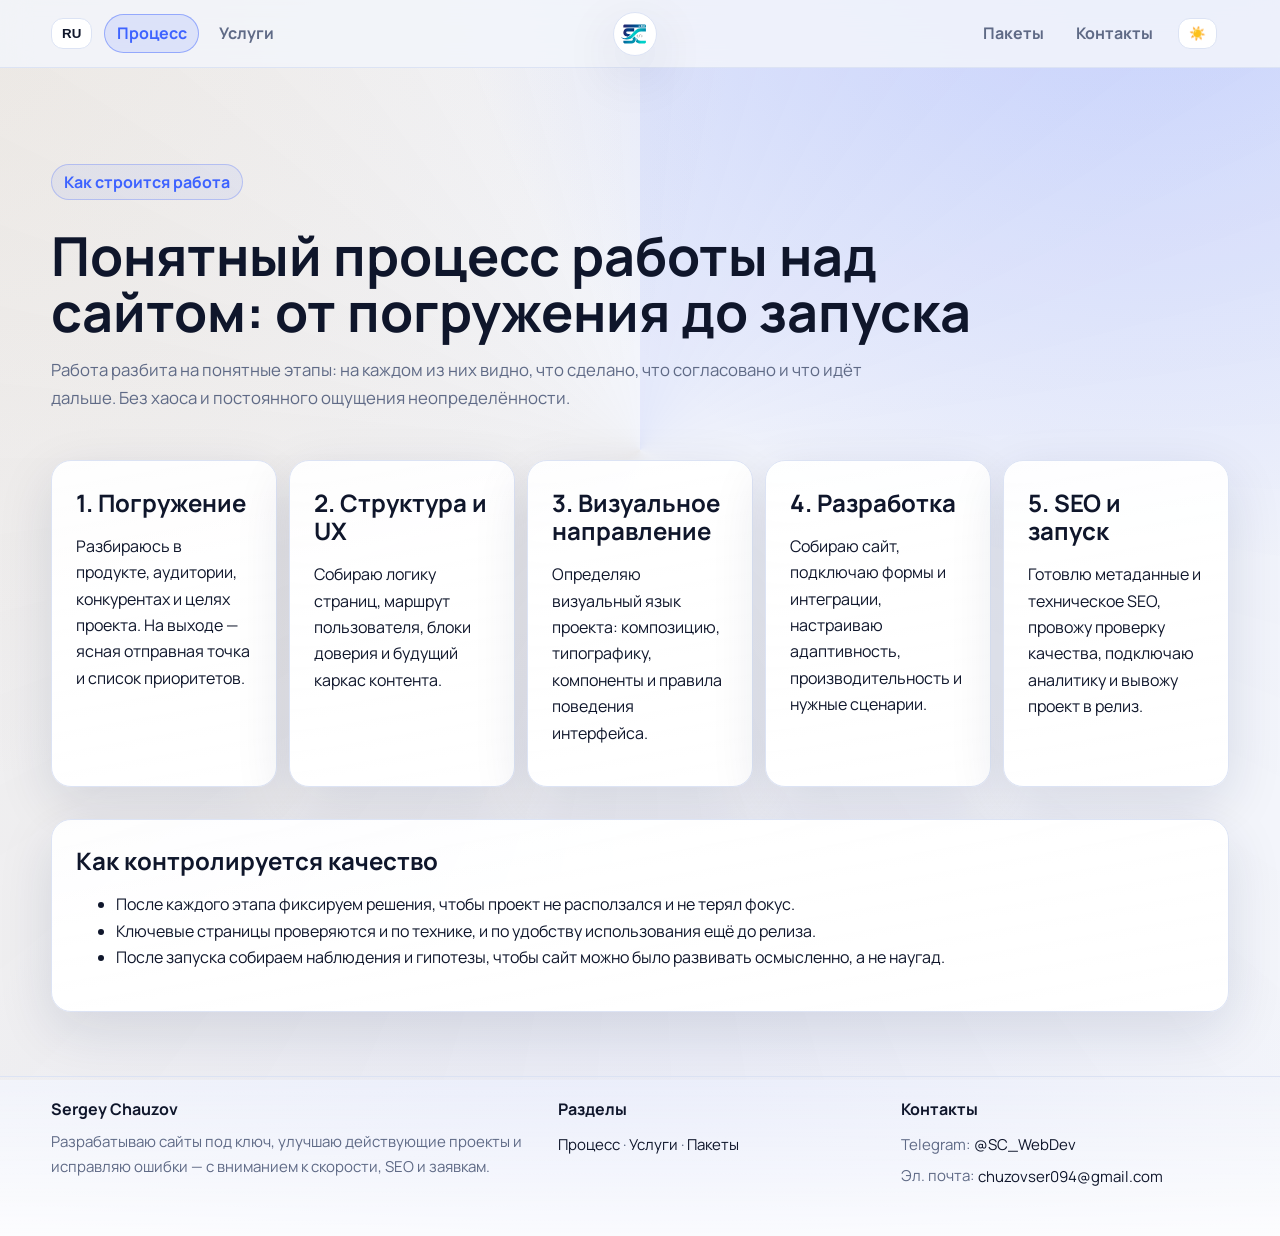
==== commit 497aeb54: "refine russian site copy" ====
--- a/development.html
+++ b/development.html
@@ -3,8 +3,8 @@
 <head>
   <meta charset="UTF-8" />
   <meta name="viewport" content="width=device-width, initial-scale=1.0" />
-  <title>Sergey Chauzov — Процесс работы по сайту</title>
-  <meta name="description" content="Прозрачный 6-фазный процесс разработки, доработки и исправления ошибок на сайте с KPI-контролем и понятными результатами." />
+  <title>Sergey Chauzov — как строится работа над сайтом</title>
+  <meta name="description" content="Понятный процесс работы над сайтом: анализ, структура, дизайн, разработка, SEO и запуск без хаоса." />
   <link rel="canonical" href="https://sergey-chauzov.dev/development.html" />
   <link rel="alternate" hreflang="ru" href="https://sergey-chauzov.dev/development.html" />
   <link rel="alternate" hreflang="en" href="https://sergey-chauzov.dev/development.html?lang=en" />
@@ -25,25 +25,25 @@
 
   <main>
     <section class="container hero reveal">
-      <p id="devBadge" class="badge">Система работы</p>
-      <h1 id="devTitle">Прозрачный процесс разработки, доработки и исправления ошибок с жёсткой связкой к KPI</h1>
-      <p id="devLead" class="lead">Каждая фаза завершается конкретным результатом: вы видите прогресс, понимаете следующий шаг и контролируете качество без хаоса.</p>
+      <p id="devBadge" class="badge">Как строится работа</p>
+      <h1 id="devTitle">Понятный процесс работы над сайтом: от погружения до запуска</h1>
+      <p id="devLead" class="lead">Работа разбита на понятные этапы: на каждом из них видно, что сделано, что согласовано и что идёт дальше. Без хаоса и постоянного ощущения неопределённости.</p>
     </section>
 
     <section class="container roadmap reveal">
-      <article class="card"><h2 id="devP1Title">1. Погружение</h2><p id="devP1Text">Анализ ниши, ЦА, конкурентов, контент-рисков и KPI. На выходе — стратегический бриф.</p></article>
-      <article class="card"><h2 id="devP2Title">2. Структура и UX</h2><p id="devP2Text">Сценарии пользователя, структура страниц, карта контента и точки доверия.</p></article>
-      <article class="card"><h2 id="devP3Title">3. Визуальное направление</h2><p id="devP3Text">Премиальная визуальная система, UI-компоненты, типографика и моушн-принципы.</p></article>
-      <article class="card"><h2 id="devP4Title">4. Разработка</h2><p id="devP4Text">Семантическая сборка, формы, интеграции, анимации, скорость и адаптивность.</p></article>
-      <article class="card"><h2 id="devP5Title">5. SEO и запуск</h2><p id="devP5Text">Метаданные, schema.org, проверка качества, аналитика, релиз и 90-дневный список гипотез роста.</p></article>
+      <article class="card"><h2 id="devP1Title">1. Погружение</h2><p id="devP1Text">Разбираюсь в продукте, аудитории, конкурентах и целях проекта. На выходе — ясная отправная точка и список приоритетов.</p></article>
+      <article class="card"><h2 id="devP2Title">2. Структура и UX</h2><p id="devP2Text">Собираю логику страниц, маршрут пользователя, блоки доверия и будущий каркас контента.</p></article>
+      <article class="card"><h2 id="devP3Title">3. Визуальное направление</h2><p id="devP3Text">Определяю визуальный язык проекта: композицию, типографику, компоненты и правила поведения интерфейса.</p></article>
+      <article class="card"><h2 id="devP4Title">4. Разработка</h2><p id="devP4Text">Собираю сайт, подключаю формы и интеграции, настраиваю адаптивность, производительность и нужные сценарии.</p></article>
+      <article class="card"><h2 id="devP5Title">5. SEO и запуск</h2><p id="devP5Text">Готовлю метаданные и техническое SEO, провожу проверку качества, подключаю аналитику и вывожу проект в релиз.</p></article>
     </section>
 
     <section class="container card reveal">
-      <h2 id="devQualityTitle">Контроль качества на каждом этапе</h2>
+      <h2 id="devQualityTitle">Как контролируется качество</h2>
       <ul>
-        <li id="devQualityLi1">Каждая фаза включает демонстрацию, фиксацию решений и короткий протокол.</li>
-        <li id="devQualityLi2">Все ключевые страницы проходят техническую и UX-проверку до релиза.</li>
-        <li id="devQualityLi3">После запуска формируется список гипотез роста на основе данных.</li>
+        <li id="devQualityLi1">После каждого этапа фиксируем решения, чтобы проект не расползался и не терял фокус.</li>
+        <li id="devQualityLi2">Ключевые страницы проверяются и по технике, и по удобству использования ещё до релиза.</li>
+        <li id="devQualityLi3">После запуска собираем наблюдения и гипотезы, чтобы сайт можно было развивать осмысленно, а не наугад.</li>
       </ul>
     </section>
   </main>
@@ -52,7 +52,7 @@
     <div class="container footer-grid">
       <div>
         <strong>Sergey Chauzov</strong>
-        <p id="footerLead" class="footer-meta">Fullstack-разработчик сайтов: создаю новые проекты, улучшаю текущие сайты и исправляю ошибки с фокусом на скорость, SEO и конверсию.</p>
+        <p id="footerLead" class="footer-meta">Разрабатываю сайты под ключ, улучшаю действующие проекты и исправляю ошибки — с вниманием к скорости, SEO и заявкам.</p>
       </div>
       <div>
         <strong id="footerSectionsTitle">Разделы</strong>
--- a/styles.css
+++ b/styles.css
@@ -150,20 +150,20 @@
 .type-card.active { border-color: var(--accent); box-shadow: 0 0 0 2px color-mix(in oklab, var(--accent), transparent 78%); }
 .type-card input { display: none; }
 .type-card span { display: block; margin-top: .22rem; font-size: .83rem; color: var(--muted); }
-.range-label { display: flex; gap: .5rem; }
 .calc-range-stack { display: grid; gap: .5rem; margin-bottom: .95rem; }
 .calc-range-stack:last-of-type { margin-bottom: 0; }
-.calc-range-readout { display: grid; grid-template-columns: repeat(2, minmax(0, 1fr)); gap: .5rem; }
+.calc-range-head { display: flex; align-items: center; justify-content: space-between; gap: .75rem; }
 .calc-range-stack label { margin: 0; }
+.calc-range-head output { min-width: 5.5rem; padding: .42rem .72rem; border: 1px solid var(--border); border-radius: 999px; background: color-mix(in oklab, var(--surface), var(--accent) 5%); font-weight: 700; text-align: center; white-space: nowrap; }
 .addon-grid { display: grid; grid-template-columns: repeat(2, minmax(0, 1fr)); gap: .36rem .65rem; margin-top: .55rem; }
 .addon-item { display: block; margin: .3rem 0; }
-.calc-select,input[type="range"],input[readonly] { width: 100%; border: 1px solid var(--border); border-radius: .7rem; background: var(--surface); color: var(--text); padding: .55rem .62rem; }
+.calc-select,input[type="range"] { width: 100%; border: 1px solid var(--border); border-radius: .7rem; background: var(--surface); color: var(--text); padding: .55rem .62rem; }
 input[type="range"] { padding: 0; accent-color: var(--accent); }
-input[readonly] { font-weight: 700; text-align: center; }
 .calc-select { font-weight: 600; margin: .35rem 0 .8rem; }
-.estimator-summary { border: 1px solid var(--border); border-radius: 15px; padding: .92rem; background: color-mix(in oklab, var(--surface), var(--accent) 4%); display: flex; flex-direction: column; gap: .18rem; }
-.estimate { margin: .2rem 0 .4rem; font-size: 1.25rem; }
-.timeline,.complexity { margin: 0; }
+.estimator-summary { border: 1px solid var(--border); border-radius: 15px; padding: .92rem; background: color-mix(in oklab, var(--surface), var(--accent) 4%); display: flex; flex-direction: column; gap: .45rem; }
+.estimate { margin: .2rem 0 .2rem; font-size: 1.25rem; }
+.estimator-meta { display: grid; gap: .12rem; }
+.timeline,.complexity { margin: 0; line-height: 1.3; }
 .estimate-breakdown { margin: .65rem 0 1rem; padding-left: 1rem; color: var(--muted); }
 .complexity-bar { height: .5rem; border-radius: 999px; background: color-mix(in oklab, var(--muted), transparent 72%); overflow: hidden; }
 .complexity-bar span { display: block; height: 100%; width: 20%; border-radius: inherit; background: linear-gradient(90deg, var(--accent), var(--gold)); transition: width .45s ease; }
@@ -192,8 +192,7 @@
   .hero-cinematic,.grid.two,.grid.three,.roadmap,.kpi-strip,.type-cards,.footer-grid,.estimator-grid,.addon-grid { grid-template-columns: 1fr; }
   .hero { padding-top: 2.8rem; }
   .hero-brand { flex-direction: column; align-items: flex-start; }
-  .range-label { grid-template-columns: 1fr 1fr; display: grid; }
-  .calc-range-readout { grid-template-columns: 1fr 1fr; }
+  .calc-range-head { align-items: flex-start; flex-direction: column; }
 }
 
 
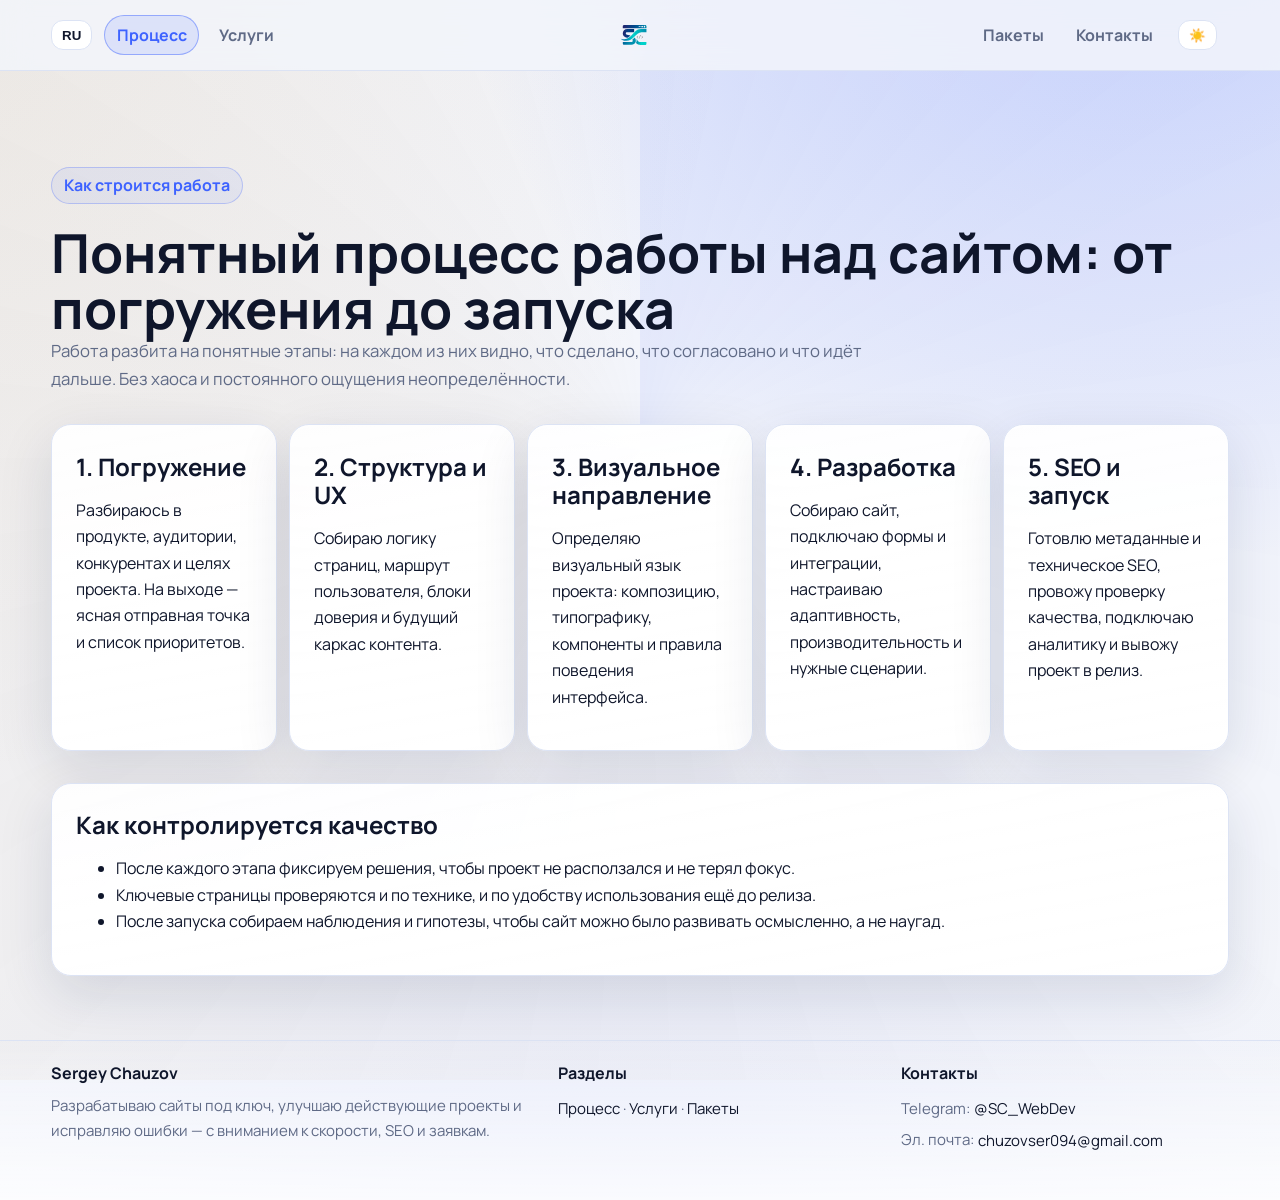
==== commit c2d2abb7: "Animate logo across page transitions" ====
--- a/development.html
+++ b/development.html
@@ -16,7 +16,7 @@
     <div class="container topbar">
       <button id="langToggle" class="control-btn" aria-label="Переключить язык">RU</button>
       <nav class="nav"><a class="nav-link active" href="development.html">Процесс</a><a class="nav-link" href="services.html">Услуги</a></nav>
-      <a class="center-logo" href="index.html" aria-label="На главную"><img src="smalllogo.svg" class="small-logo" alt="Логотип" /></a>
+      <a class="center-logo" href="index.html" aria-label="На главную"><img src="smalllogo.svg" class="small-logo site-logo-transition" alt="Логотип" /></a>
       <nav class="nav"><a class="nav-link" href="pricing.html">Пакеты</a><a class="nav-link" href="info.html">Контакты</a></nav>
       <button class="burger" id="burgerBtn" aria-label="Открыть меню" aria-controls="mobileNav" aria-expanded="false"><span></span><span></span><span></span></button>
       <button id="themeToggle" class="control-btn" aria-label="Сменить тему">☀️</button>
--- a/styles.css
+++ b/styles.css
@@ -1,4 +1,8 @@
 @import url('https://fonts.googleapis.com/css2?family=Manrope:wght@400;500;600;700;800&display=swap');
+
+@view-transition {
+  navigation: auto;
+}
 
 :root {
   --bg: #f3f5fb;
@@ -82,24 +86,40 @@
 .nav-link { text-decoration: none; color: var(--muted); border: 1px solid transparent; border-radius: 999px; padding: .36rem .72rem; font-weight: 700; transition: .25s ease; }
 .nav-link:hover,.nav-link.active { color: var(--text); border-color: var(--border); background: color-mix(in oklab, var(--accent), transparent 88%); }
 .nav-link:focus-visible,.btn:focus-visible,.control-btn:focus-visible { outline: none; box-shadow: var(--ring); }
-.center-logo { display: grid; place-items: center; }
-.small-logo { width: 44px; height: 44px; border-radius: 50%; border: 1px solid var(--border); box-shadow: var(--shadow); background: var(--surface); }
+.center-logo { display: grid; place-items: center; justify-self: center; padding: .1rem; min-width: 44px; }
+.center-logo-placeholder { pointer-events: none; visibility: hidden; }
+.small-logo { width: 44px; height: 44px; display: block; }
+.site-logo-transition { view-transition-name: site-logo; transform-origin: center; }
 .control-btn { border: 1px solid var(--border); border-radius: .75rem; background: var(--surface); color: var(--text); font-weight: 700; padding: .42rem .62rem; cursor: pointer; }
 
 .hero { padding: 4rem 0 1.2rem; }
-.hero-cinematic { display: grid; grid-template-columns: 1.3fr .8fr; gap: 1rem; align-items: start; }
-.hero-brand { display: inline-flex; align-items: center; gap: .85rem; margin-bottom: .95rem; padding: .55rem .8rem; border-radius: 14px; border: 1px solid var(--border); background: color-mix(in oklab, var(--surface), var(--accent) 6%); }
-.hero-brandmark { width: min(230px, 46vw); filter: drop-shadow(0 16px 30px rgba(49, 84, 255, .28)); }
-.hero-panel { position: relative; overflow: hidden; }
+.hero-cinematic { display: grid; grid-template-columns: minmax(0, 1fr) minmax(320px, .82fr); gap: 1.25rem 2rem; align-items: start; }
+.hero-brand { grid-column: 1 / -1; display: flex; flex-direction: column; align-items: center; justify-content: center; gap: .9rem; margin: 0 auto; text-align: center; }
+.home-page .topbar { grid-template-columns: auto 1fr 1fr auto auto; }
+.hero-brandmark { width: min(260px, 46vw); filter: drop-shadow(0 16px 30px rgba(49, 84, 255, .28)); }
+.hero-brandline { margin: 0; color: var(--muted); font-size: .95rem; font-weight: 700; letter-spacing: .08em; text-transform: uppercase; }
+
+::view-transition-old(site-logo),
+::view-transition-new(site-logo) {
+  animation-duration: .6s;
+  animation-timing-function: cubic-bezier(.22, 1, .36, 1);
+  mix-blend-mode: normal;
+}
+
+::view-transition-image-pair(site-logo) {
+  isolation: auto;
+}
+.hero-copy { max-width: 760px; }
+.hero-panel { position: relative; overflow: hidden; align-self: end; }
 .hero-panel::after { content: ''; position: absolute; right: -30%; bottom: -70%; width: 240px; aspect-ratio: 1; border-radius: 50%; background: radial-gradient(circle, color-mix(in oklab, var(--accent), transparent 72%), transparent 70%); }
 .hero-checks { margin: 0; padding-left: 1rem; }
 .hero-checks li + li { margin-top: .45rem; }
 
 .badge { display: inline-block; color: var(--accent); border: 1px solid color-mix(in oklab, var(--accent), transparent 72%); background: color-mix(in oklab, var(--accent), transparent 93%); border-radius: 999px; padding: .25rem .74rem; font-weight: 700; }
 .eyebrow { margin: 0 0 .55rem; font-size: .8rem; letter-spacing: .12em; text-transform: uppercase; color: var(--gold); font-weight: 700; }
-h1 { margin: .7rem 0 1rem; line-height: 1.04; font-size: clamp(2rem, 4.2vw, 4rem); max-width: 980px; }
+h1 { grid-column: 1 / -1; margin: .35rem 0 0; line-height: 1.04; font-size: clamp(2rem, 4.2vw, 4rem); max-width: none; }
 h2 { line-height: 1.18; }
-.lead { max-width: 840px; color: var(--muted); font-size: 1.05rem; }
+.lead { max-width: 840px; color: var(--muted); font-size: 1.05rem; margin: 0; }
 .section-title { margin: 0 0 .85rem; font-size: clamp(1.45rem, 2.5vw, 2.2rem); }
 .section-lead { margin: 0 0 .95rem; color: var(--muted); max-width: 790px; }
 
@@ -207,6 +227,7 @@
 @media (prefers-reduced-motion: reduce) {
   *, *::before, *::after { animation: none !important; transition-duration: 0s !important; }
   html { scroll-behavior: auto; }
+  .site-logo-transition { view-transition-name: none !important; }
 }
 
 /* ===== IMPROVEMENTS: Mobile, Design, UX ===== */
@@ -435,7 +456,9 @@
 @media (min-width: 981px) {
   .card { padding: 1.5rem; }
   .hero { padding: 5rem 0 2rem; }
-  .hero-cinematic { gap: 2rem; }
+  .hero-cinematic { gap: 1.5rem 2.5rem; }
+  .hero-copy { padding-right: 1rem; }
+  .hero-panel { margin-top: auto; }
   .kpi-strip { margin-top: 1.5rem; }
   .kpi { padding: 1.2rem; }
 }
@@ -453,6 +476,7 @@
     gap: .5rem;
   }
   .center-logo { justify-self: start; }
+  .center-logo-placeholder { display: none; }
   .nav-wrap {
     grid-template-columns: 1fr auto;
     align-items: center;
@@ -463,8 +487,10 @@
 
   h1 { font-size: clamp(1.75rem, 6vw, 3rem); }
   .hero { padding-top: 2rem; padding-bottom: 1rem; }
-  .hero-brand { gap: .55rem; }
+  .hero-brand { gap: .55rem; align-items: flex-start; margin: 0; text-align: left; }
   .hero-brandmark { width: min(180px, 50vw); }
+  .hero-brandline { font-size: .8rem; letter-spacing: .06em; }
+  .hero-copy { max-width: none; }
   .kpi strong { font-size: 1.05rem; }
 
   .hero-cinematic,
@@ -506,7 +532,7 @@
   .mobile-nav a { padding: .85rem .9rem; }
 
   .card { padding: .85rem; border-radius: 16px; }
-  .hero-brand { padding: .4rem .6rem; }
+  .hero-brand { padding: 0; }
   .type-cards { grid-template-columns: repeat(3, minmax(0, 1fr)); gap: .3rem; }
   .type-card { padding: .4rem .3rem; font-size: .82rem; }
   .showcase-link { flex-direction: column; gap: .4rem; }
